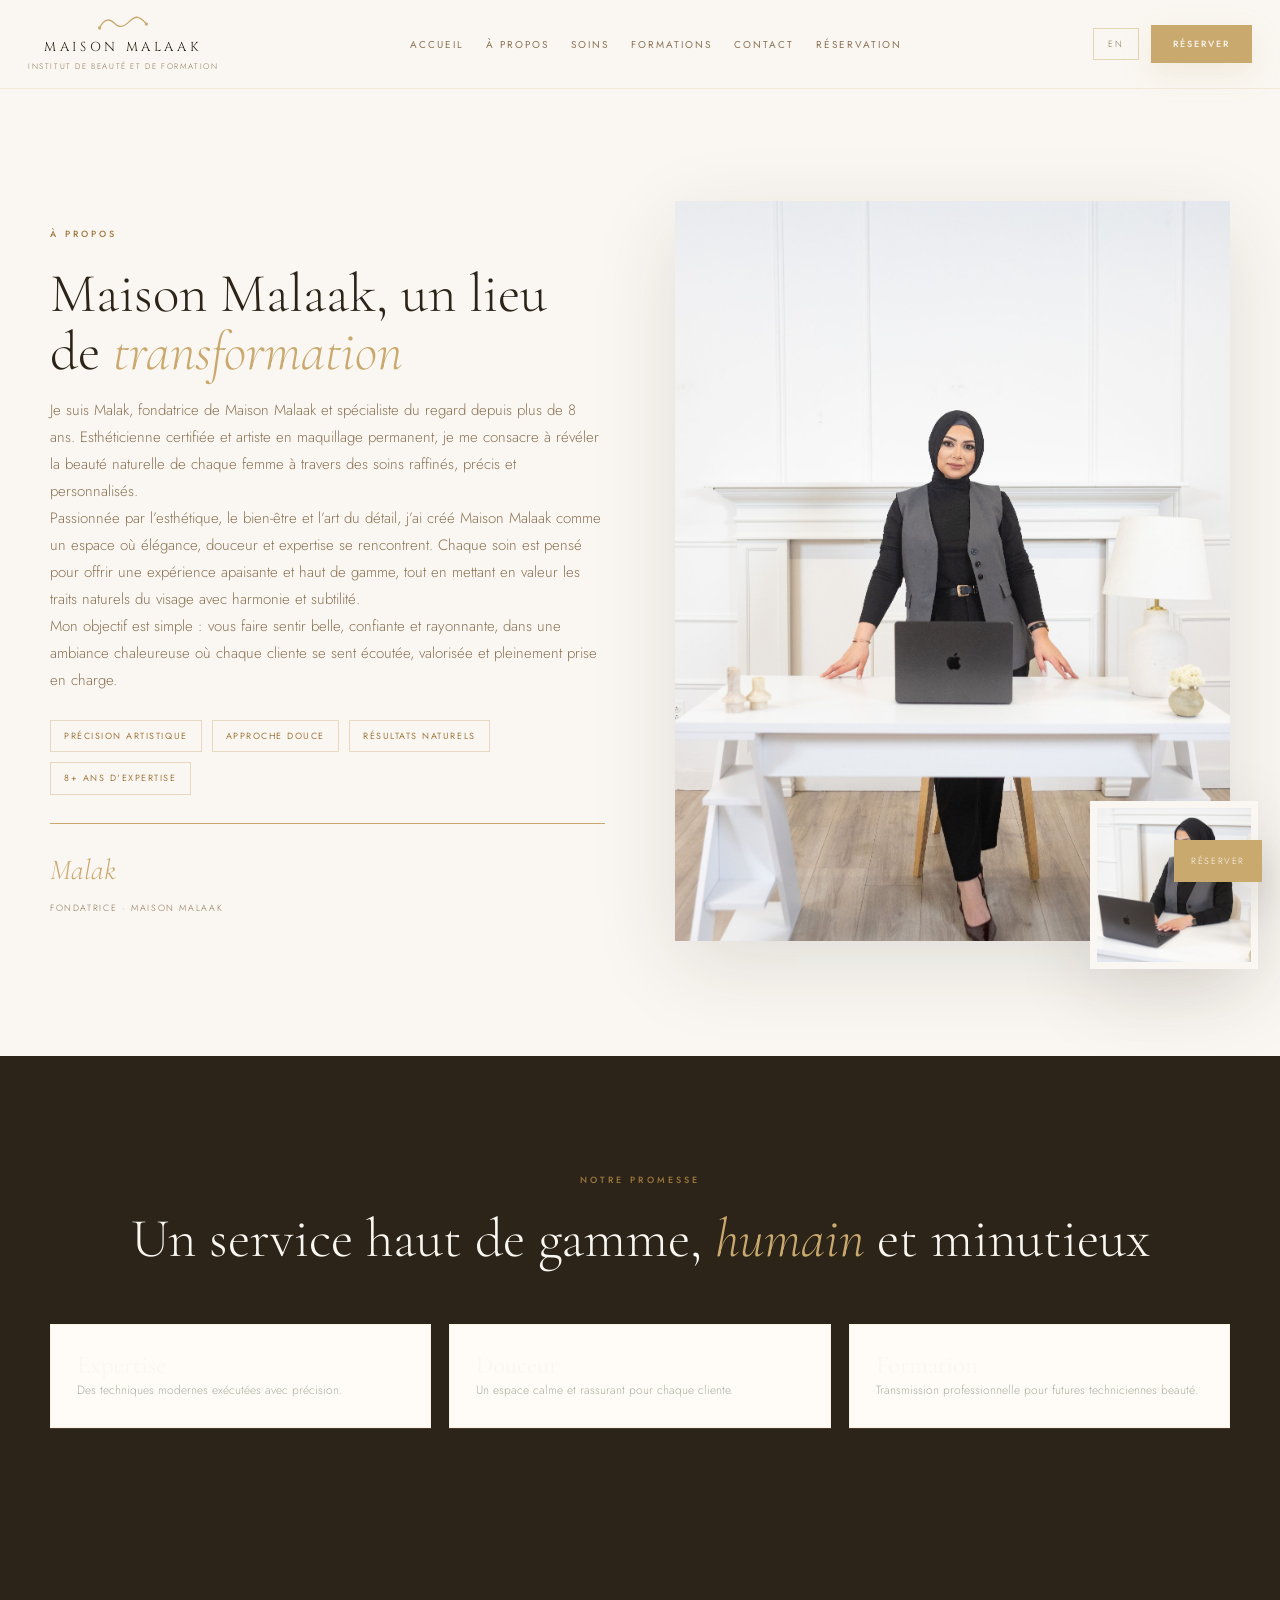
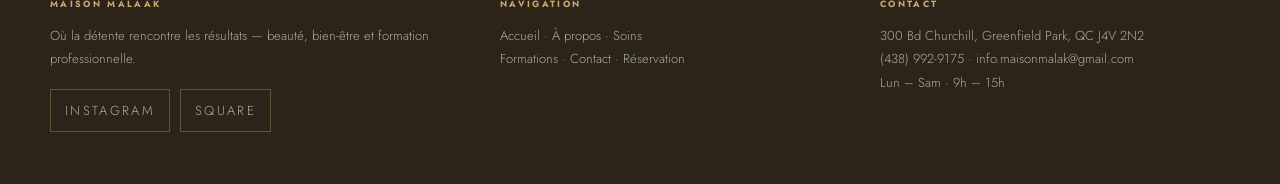
==== a-propos.html @ f016e540 "Update Maison Malaak address to Greenfield Park Co-Authored-By: Claude Code <noreply@anthropic.com>" ====
<!DOCTYPE html><html lang="fr"><head><meta charset="UTF-8"><meta name="viewport" content="width=device-width, initial-scale=1.0"><title>À propos — Maison Malaak</title><meta name="description" content="Découvrez Malak, fondatrice de Maison Malaak et spécialiste du regard depuis plus de 8 ans."><link rel="preconnect" href="https://fonts.googleapis.com"><link rel="preconnect" href="https://fonts.gstatic.com" crossorigin><link href="https://fonts.googleapis.com/css2?family=Cormorant+Garamond:ital,wght@0,300;0,400;0,500;1,300;1,400&family=Cinzel:wght@400;500;600&family=Jost:wght@300;400;500&display=swap" rel="stylesheet"><link rel="icon" href="assets/favicon.svg" type="image/svg+xml"><link rel="stylesheet" href="assets/style.css"></head><body><a class="skip-link" href="#main">Aller au contenu</a><header class="topbar"><nav class="nav"><a class="brand" href="index.html"><svg viewBox="0 0 80 28" fill="none" xmlns="http://www.w3.org/2000/svg"><path d="M4 20 C10 8, 18 4, 26 12 S40 20, 50 10 S66 2, 76 14" stroke="#C9A96E" stroke-width="2" fill="none" stroke-linecap="round"/><circle cx="4" cy="20" r="2.5" fill="#C9A96E"/><circle cx="76" cy="14" r="2.5" fill="#C9A96E"/></svg><span class="brand-name">Maison Malaak</span><span class="brand-sub">Institut de Beauté et de Formation</span></a><ul class="menu"><li><a href="index.html">Accueil</a></li><li><a href="a-propos.html">À propos</a></li><li><a href="soins.html">Soins</a></li><li><a href="formations.html">Formations</a></li><li><a href="contact.html">Contact</a></li><li><a href="reservation.html">Réservation</a></li></ul><div class="nav-actions"><a class="lang" href="maison-malaak-en.html">EN</a><a class="book" href="reservation.html">Réserver</a></div><button class="mobile-toggle" type="button" aria-label="Ouvrir le menu" aria-controls="mobileMenu" aria-expanded="false"><span></span></button></nav><div class="mobile-menu" id="mobileMenu" aria-hidden="true"><div class="mobile-menu-inner"><div class="mobile-menu-brand">Maison Malaak</div><a href="index.html">Accueil</a><a href="a-propos.html">À propos</a><a href="soins.html">Soins</a><a href="formations.html">Formations</a><a href="contact.html">Contact</a><a href="reservation.html">Réservation</a><a class="mobile-lang" href="maison-malaak-en.html">EN</a><a class="mobile-book" href="reservation.html">Réserver</a><div class="mobile-menu-note">300 Bd Churchill · Greenfield Park</div></div></div></header>
<main class="page" id="main"><section class="section"><div class="wrap grid2"><div><div class="eyebrow">À propos</div><h1 class="title">Maison Malaak, un lieu de <em>transformation</em></h1><p class="lead">Je suis Malak, fondatrice de Maison Malaak et spécialiste du regard depuis plus de 8 ans. Esthéticienne certifiée et artiste en maquillage permanent, je me consacre à révéler la beauté naturelle de chaque femme à travers des soins raffinés, précis et personnalisés.</p><p class="lead">Passionnée par l’esthétique, le bien-être et l’art du détail, j’ai créé Maison Malaak comme un espace où élégance, douceur et expertise se rencontrent. Chaque soin est pensé pour offrir une expérience apaisante et haut de gamme, tout en mettant en valeur les traits naturels du visage avec harmonie et subtilité.</p><p class="lead">Mon objectif est simple : vous faire sentir belle, confiante et rayonnante, dans une ambiance chaleureuse où chaque cliente se sent écoutée, valorisée et pleinement prise en charge.</p><div class="badges"><span class="badge">Précision artistique</span><span class="badge">Approche douce</span><span class="badge">Résultats naturels</span><span class="badge">8+ ans d'expertise</span></div><div class="signature">Malak <small>Fondatrice · Maison Malaak</small></div></div><div class="about-card"><img class="main" src="assets/founder-main.jpg" alt="Malak fondatrice"><img class="accent" src="assets/founder-accent.jpg" alt="Maison Malaak"></div></div></section><section class="section band"><div class="wrap"><div class="section-head"><div class="eyebrow">Notre promesse</div><h2 class="title">Un service haut de gamme, <em>humain</em> et minutieux</h2></div><div class="cards"><article class="card"><div class="card-body"><h3>Expertise</h3><p class="small">Des techniques modernes exécutées avec précision.</p></div></article><article class="card"><div class="card-body"><h3>Douceur</h3><p class="small">Un espace calme et rassurant pour chaque cliente.</p></div></article><article class="card"><div class="card-body"><h3>Formation</h3><p class="small">Transmission professionnelle pour futures techniciennes beauté.</p></div></article></div></div></section></main><footer class="footer"><div class="wrap"><div><h4>Maison Malaak</h4><p>Où la détente rencontre les résultats — beauté, bien-être et formation professionnelle.</p><div class="social-links"><a class="social-pill" href="https://www.instagram.com/maison_malaak" target="_blank" rel="noopener">Instagram</a><a class="social-pill" href="https://book.squareup.com/appointments/mwgl24xg014gi9/location/L419B4RV299FT/services" target="_blank" rel="noopener">Square</a></div></div><div><h4>Navigation</h4><p><a href="index.html">Accueil</a> · <a href="a-propos.html">À propos</a> · <a href="soins.html">Soins</a></p><p><a href="formations.html">Formations</a> · <a href="contact.html">Contact</a> · <a href="reservation.html">Réservation</a></p></div><div><h4>Contact</h4><p>300 Bd Churchill, Greenfield Park, QC J4V 2N2</p><p>(438) 992-9175 · info.maisonmalak@gmail.com</p><p>Lun – Sam · 9h – 15h</p></div></div></footer><a class="floating-book" href="reservation.html">Réserver</a><script src="assets/script.js"></script></body></html>
---- assets/style.css ----
:root{
  --cream:#FAF7F2; --warm:#F3ECE3; --ivory:#FFFCF7; --gold:#C9A96E; --gold2:#A07840;
  --char:#2C2418; --taupe:#8B7355; --rose:#D8A7A0; --sage:#A8AFA0;
  --shadow:0 24px 80px rgba(44,36,24,.12); --soft:0 14px 44px rgba(44,36,24,.08);
  --space:clamp(70px,9vw,120px); --serif:'Cormorant Garamond',serif; --body:'Jost',sans-serif; --logo:'Cinzel',serif;
}
*{box-sizing:border-box;margin:0;padding:0}
html{scroll-behavior:smooth}
body{font-family:var(--body);background:var(--cream);color:var(--char);font-weight:300;line-height:1.8;overflow-x:hidden}
body.menu-open{overflow:hidden}
a{color:inherit}
img{max-width:100%;display:block}
.skip-link{position:absolute;left:-999px;top:10px;background:var(--char);color:var(--cream);padding:10px 14px;z-index:999;text-decoration:none}
.skip-link:focus{left:10px}
.page{padding-top:86px}
.topbar{position:fixed;z-index:90;top:0;left:0;right:0;background:rgba(250,247,242,.94);backdrop-filter:blur(18px);border-bottom:1px solid rgba(201,169,110,.18)}
.nav{max-width:1280px;margin:auto;padding:14px 28px;display:flex;align-items:center;justify-content:space-between;gap:20px}
.brand{text-decoration:none;display:flex;flex-direction:column;align-items:center;text-align:center;min-width:154px}
.brand svg{width:52px;height:20px;margin-bottom:2px}
.brand-name{font-family:var(--logo);letter-spacing:.28em;font-size:13px;text-transform:uppercase;white-space:nowrap}
.brand-sub{color:var(--taupe);font-size:8px;letter-spacing:.2em;text-transform:uppercase;white-space:nowrap}
.menu{display:flex;align-items:center;gap:22px;list-style:none}
.menu a{font-size:10px;letter-spacing:.2em;text-transform:uppercase;text-decoration:none;color:var(--taupe);font-weight:400;position:relative}
.menu a:after{content:'';position:absolute;left:0;right:0;bottom:-7px;height:1px;background:var(--gold);transform:scaleX(0);transform-origin:left;transition:.28s}
.menu a:hover{color:var(--gold2)}
.menu a:hover:after{transform:scaleX(1)}
.nav-actions{display:flex;align-items:center;gap:12px}
.book,.lang{display:inline-flex;align-items:center;justify-content:center;text-decoration:none;text-transform:uppercase;font-size:9px;letter-spacing:.22em;white-space:nowrap}
.book{background:var(--gold);color:var(--cream)!important;padding:11px 22px;font-weight:500;box-shadow:0 10px 30px rgba(201,169,110,.18);transition:.28s}
.book:hover{background:var(--gold2);transform:translateY(-1px)}
.lang{border:1px solid rgba(201,169,110,.45);padding:7px 14px;color:var(--taupe)}
.mobile-toggle{display:none;align-items:center;justify-content:center;width:42px;height:42px;border:1px solid rgba(201,169,110,.38);background:var(--ivory);cursor:pointer;position:relative;z-index:110}
.mobile-toggle span,.mobile-toggle span:before,.mobile-toggle span:after{display:block;width:18px;height:1px;background:var(--char);transition:.28s}
.mobile-toggle span:before,.mobile-toggle span:after{content:'';position:absolute}
.mobile-toggle span:before{transform:translateY(-6px)}
.mobile-toggle span:after{transform:translateY(6px)}
body.menu-open .mobile-toggle span{background:transparent}
body.menu-open .mobile-toggle span:before{transform:rotate(45deg)}
body.menu-open .mobile-toggle span:after{transform:rotate(-45deg)}
.mobile-menu{position:fixed;inset:0;background:rgba(250,247,242,.98);z-index:100;display:flex;align-items:center;justify-content:center;text-align:center;padding:100px 28px 40px;opacity:0;pointer-events:none;transform:translateY(-12px);transition:.3s;backdrop-filter:blur(20px)}
body.menu-open .mobile-menu{opacity:1;pointer-events:auto;transform:translateY(0)}
.mobile-menu-inner{width:min(430px,100%);display:flex;flex-direction:column;align-items:center;gap:14px}
.mobile-menu-brand{font-family:var(--logo);text-transform:uppercase;letter-spacing:.28em;font-size:15px;margin-bottom:14px}
.mobile-menu a{text-decoration:none;text-transform:uppercase;letter-spacing:.22em;font-size:12px;color:var(--taupe);padding:8px 0}
.mobile-menu .mobile-book{margin-top:12px;background:var(--gold);color:var(--cream)!important;padding:14px 26px;min-width:230px;font-size:10px;box-shadow:0 12px 30px rgba(201,169,110,.22)}
.mobile-menu .mobile-lang{border:1px solid rgba(201,169,110,.35);padding:10px 18px;min-width:90px}
.mobile-menu-note{font-size:11px;color:var(--taupe);letter-spacing:.08em;margin-top:12px}
.hero{min-height:calc(100vh - 86px);display:grid;grid-template-columns:1fr 1fr;background:radial-gradient(circle at 20% 0%,rgba(216,167,160,.22),transparent 34%),var(--cream);position:relative;overflow:hidden}
.hero:before{content:'Maison Malaak';position:absolute;left:3vw;bottom:-16px;font-family:var(--logo);font-size:clamp(54px,10vw,140px);letter-spacing:.2em;color:rgba(201,169,110,.06);white-space:nowrap;pointer-events:none}
.hero-copy{display:flex;flex-direction:column;justify-content:center;padding:70px 7vw;position:relative;z-index:2}
.eyebrow{font-size:9px;letter-spacing:.34em;text-transform:uppercase;color:var(--gold2);font-weight:500;margin-bottom:22px}
.hero h1,.title{font-family:var(--serif);font-weight:300;line-height:1.06}
.hero h1{font-size:clamp(48px,6vw,86px);margin-bottom:26px}
.hero em,.title em{color:var(--gold);font-style:italic}
.lead{font-size:15px;color:var(--taupe);max-width:590px}
.hero-actions{display:flex;gap:18px;align-items:center;margin-top:36px;flex-wrap:wrap}
.btn{display:inline-flex;align-items:center;justify-content:center;text-decoration:none;padding:15px 32px;background:var(--char);color:var(--cream);font-size:10px;letter-spacing:.24em;text-transform:uppercase;border:0;cursor:pointer;transition:.28s}
.btn.gold{background:var(--gold)}
.btn.gold:hover{background:var(--gold2);transform:translateY(-1px)}
.text-link{font-size:10px;text-transform:uppercase;letter-spacing:.22em;color:var(--taupe);text-decoration:none;border-bottom:1px solid var(--gold);padding-bottom:3px}
.hero-img{position:relative;min-height:560px;overflow:hidden}
.hero-img img{width:100%;height:100%;object-fit:cover;object-position:center top;transform:scale(1.03)}
.hero-img:after{content:'';position:absolute;inset:0;background:linear-gradient(90deg,rgba(250,247,242,.4),transparent 42%),linear-gradient(0deg,rgba(44,36,24,.18),transparent 38%)}
.stats{display:grid;grid-template-columns:repeat(4,1fr);background:var(--char);color:var(--cream);border-top:2px solid var(--gold)}
.stat{text-align:center;padding:34px 16px;border-right:1px solid rgba(201,169,110,.24)}
.stat strong{font-family:var(--serif);font-size:38px;color:var(--gold);font-weight:300;display:block}
.stat span{font-size:9px;color:var(--sage);letter-spacing:.22em;text-transform:uppercase}
.section{padding:var(--space) 28px}
.wrap{max-width:1180px;margin:auto}
.section-head{text-align:center;margin-bottom:56px}
.section-head.left{text-align:left}
.title{font-size:clamp(36px,4.3vw,60px);margin-bottom:16px}
.grid2{display:grid;grid-template-columns:1fr 1fr;gap:70px;align-items:center}
.about-card{position:relative}
.about-card .main{aspect-ratio:3/4;object-fit:cover;width:100%;box-shadow:var(--shadow)}
.about-card .accent{position:absolute;right:-28px;bottom:-28px;width:168px;height:168px;object-fit:cover;border:7px solid var(--cream);box-shadow:var(--shadow)}
.badges{display:flex;flex-wrap:wrap;gap:10px;margin:26px 0}
.badge{border:1px solid rgba(201,169,110,.38);padding:7px 13px;font-size:9px;text-transform:uppercase;letter-spacing:.17em;color:var(--gold2);font-weight:400}
.signature{font-family:var(--serif);font-size:29px;color:var(--gold);font-style:italic;margin-top:28px;border-top:1px solid var(--gold);padding-top:20px}
.signature small{display:block;font-family:var(--body);font-size:9px;letter-spacing:.18em;text-transform:uppercase;color:var(--taupe);font-style:normal;margin-top:4px}
.cards{display:grid;grid-template-columns:repeat(3,1fr);gap:18px}
.card{background:var(--ivory);box-shadow:0 1px 0 rgba(201,169,110,.18);border:1px solid rgba(201,169,110,.13);overflow:hidden;transition:.3s}
.card:hover{transform:translateY(-5px);box-shadow:var(--soft)}
.card img{height:245px;width:100%;object-fit:cover;transition:.6s}
.card:hover img{transform:scale(1.05)}
.card-body{padding:26px}
.card h3{font-family:var(--serif);font-size:25px;font-weight:400;line-height:1.15}
.price{font-family:var(--serif);font-size:25px;color:var(--gold2);margin-top:14px}
.small{font-size:12px;color:var(--taupe)}
.benefits{margin-top:14px;list-style:none}
.benefits li{font-size:13px;color:var(--taupe);margin-bottom:7px}
.benefits li:before{content:'✦';color:var(--gold);margin-right:8px}
.band{background:var(--char);color:var(--cream)}
.band .lead,.band .small{color:var(--sage)}
.band .title{color:var(--cream)}
.service-list{display:grid;grid-template-columns:repeat(2,1fr);gap:14px}
.service-row{display:flex;justify-content:space-between;gap:15px;border-bottom:1px solid rgba(201,169,110,.22);padding:14px 0}
.service-row span:first-child{color:var(--taupe)}
.service-row strong{color:var(--gold2);font-family:var(--serif);font-size:21px;white-space:nowrap}
.training-card{background:var(--char);color:var(--cream);display:grid;grid-template-columns:1fr 1fr;box-shadow:var(--shadow)}
.training-card img{height:100%;min-height:430px;object-fit:cover;width:100%}
.training-copy{padding:58px}
.training-copy p{color:var(--sage)}
.contact-panel{background:var(--ivory);padding:48px;box-shadow:var(--shadow);border:1px solid rgba(201,169,110,.14)}
.info{margin:18px 0}
.info .label{font-size:9px;letter-spacing:.24em;text-transform:uppercase;color:var(--gold2);font-weight:500}
.info p{color:var(--taupe)}
.booking-embed{border:1px solid rgba(201,169,110,.25);min-height:480px;background:var(--warm);display:flex;align-items:center;justify-content:center;text-align:center;padding:30px}
.gallery{display:grid;grid-template-columns:repeat(4,1fr);gap:8px}
.gallery img{width:100%;height:230px;object-fit:cover;transition:.4s}
.gallery img:hover{transform:scale(.985);filter:saturate(1.08)}
.before-after{display:grid;grid-template-columns:repeat(2,1fr);gap:18px}
.ba-card{background:var(--ivory);border:1px solid rgba(201,169,110,.16);box-shadow:var(--soft);overflow:hidden}
.ba-card img{width:100%;height:340px;object-fit:cover}
.ba-card div{padding:22px}
.ba-card h3{font-family:var(--serif);font-size:28px;font-weight:400}
.review-grid{display:grid;grid-template-columns:repeat(3,1fr);gap:18px}
.review-card{background:var(--ivory);border:1px solid rgba(201,169,110,.16);box-shadow:0 1px 0 rgba(201,169,110,.14);padding:30px}
.stars{color:var(--gold2);letter-spacing:.14em;font-size:14px;margin-bottom:12px}
.review-card p{color:var(--taupe);font-size:14px;line-height:1.85}
.review-card strong{display:block;margin-top:16px;font-size:10px;letter-spacing:.22em;text-transform:uppercase;color:var(--gold2)}
.map-frame{width:100%;height:380px;border:0;filter:saturate(.82) contrast(.95);box-shadow:var(--shadow)}
.map-card{background:var(--ivory);border:1px solid rgba(201,169,110,.16);padding:14px;box-shadow:var(--shadow)}
.reservation-hero{padding:calc(var(--space) + 20px) 28px var(--space);background:linear-gradient(135deg,var(--cream),var(--warm));min-height:calc(100vh - 86px);display:flex;align-items:center}
.reservation-shell{max-width:1180px;margin:auto;display:grid;grid-template-columns:1.05fr .95fr;gap:54px;align-items:center}
.reservation-copy{background:rgba(255,252,247,.76);border:1px solid rgba(201,169,110,.18);padding:54px;box-shadow:var(--shadow)}
.reservation-steps{display:grid;grid-template-columns:repeat(3,1fr);gap:12px;margin:32px 0 8px}
.reservation-steps div{background:var(--ivory);border:1px solid rgba(201,169,110,.18);padding:18px 14px}
.reservation-steps strong{display:block;font-family:var(--serif);font-size:26px;color:var(--gold2);font-weight:300;line-height:1}
.reservation-steps span{display:block;font-size:11px;letter-spacing:.08em;text-transform:uppercase;color:var(--taupe);line-height:1.5;margin-top:8px}
.reservation-card{background:var(--char);color:var(--cream);padding:46px;box-shadow:var(--shadow);position:relative;overflow:hidden}
.reservation-card:before{content:'';position:absolute;right:-80px;top:-80px;width:240px;height:240px;background:radial-gradient(circle,rgba(201,169,110,.18),transparent 68%)}
.reservation-card h2{font-family:var(--serif);font-size:38px;font-weight:300;margin-bottom:18px;color:var(--cream)}
.reservation-card .benefits li{color:var(--sage)}
.reservation-mini{border-top:1px solid rgba(201,169,110,.22);padding-top:18px;margin-top:18px}
.reservation-mini span{display:block;font-size:9px;letter-spacing:.24em;text-transform:uppercase;color:var(--gold);margin-bottom:4px}
.reservation-mini strong{font-weight:300;color:var(--cream)}
.floating-book{position:fixed;right:18px;bottom:18px;z-index:80;background:var(--gold);color:var(--cream);text-decoration:none;text-transform:uppercase;letter-spacing:.18em;font-size:9px;padding:13px 17px;box-shadow:0 18px 42px rgba(44,36,24,.18)}
.footer{background:var(--char);color:var(--cream);padding:52px 28px}
.footer .wrap{display:grid;grid-template-columns:1.2fr 1fr 1fr;gap:30px;align-items:start}
.footer p,.footer a{color:var(--sage);font-size:13px;text-decoration:none}
.footer h4{font-size:9px;letter-spacing:.26em;text-transform:uppercase;color:var(--gold);margin-bottom:12px}
.social-links{display:flex;gap:10px;flex-wrap:wrap;margin-top:18px}
.social-pill{display:inline-flex;align-items:center;justify-content:center;border:1px solid rgba(201,169,110,.35);padding:9px 14px;text-decoration:none;color:var(--sage);font-size:10px;letter-spacing:.18em;text-transform:uppercase;transition:.25s}
.social-pill:hover{background:rgba(201,169,110,.12);color:var(--cream);border-color:var(--gold)}
.reveal{opacity:0;transform:translateY(24px);transition:opacity .75s ease,transform .75s ease}
.reveal.is-visible{opacity:1;transform:translateY(0)}
@media(max-width:960px){
  .mobile-toggle{display:flex}.menu{display:none}.nav{gap:12px;padding:12px 18px}.brand{min-width:auto;text-align:left;align-items:flex-start}.brand svg{width:42px}.brand-sub{display:none}.nav-actions{margin-left:auto}.page{padding-top:74px}
  .hero,.grid2,.training-card,.reservation-shell{grid-template-columns:1fr}.hero-img{min-height:420px;order:-1}.cards{grid-template-columns:1fr 1fr}.stats{grid-template-columns:repeat(2,1fr)}.service-list{grid-template-columns:1fr}.gallery{grid-template-columns:1fr 1fr}.about-card .accent{right:10px}.review-grid,.before-after{grid-template-columns:1fr}.footer .wrap{grid-template-columns:1fr}.map-frame{height:320px}.reservation-steps{grid-template-columns:1fr}.reservation-copy{padding:38px}
}
@media(max-width:640px){
  .nav{padding:12px 14px}.brand-name{font-size:10px;letter-spacing:.22em}.nav .book{display:none}.lang{display:none}.mobile-toggle{width:40px;height:40px}.page{padding-top:70px}.mobile-menu{padding-top:90px}.hero-copy{padding:44px 24px}.section{padding:65px 22px}.cards{grid-template-columns:1fr}.gallery img{height:170px}.contact-panel{padding:28px}.training-copy{padding:34px}.hero-actions{align-items:flex-start;flex-direction:column}.reservation-hero{padding:80px 18px 58px}.reservation-copy,.reservation-card{padding:28px}.reservation-card h2{font-size:31px}.floating-book{left:18px;right:18px;text-align:center}.ba-card img{height:280px}
}
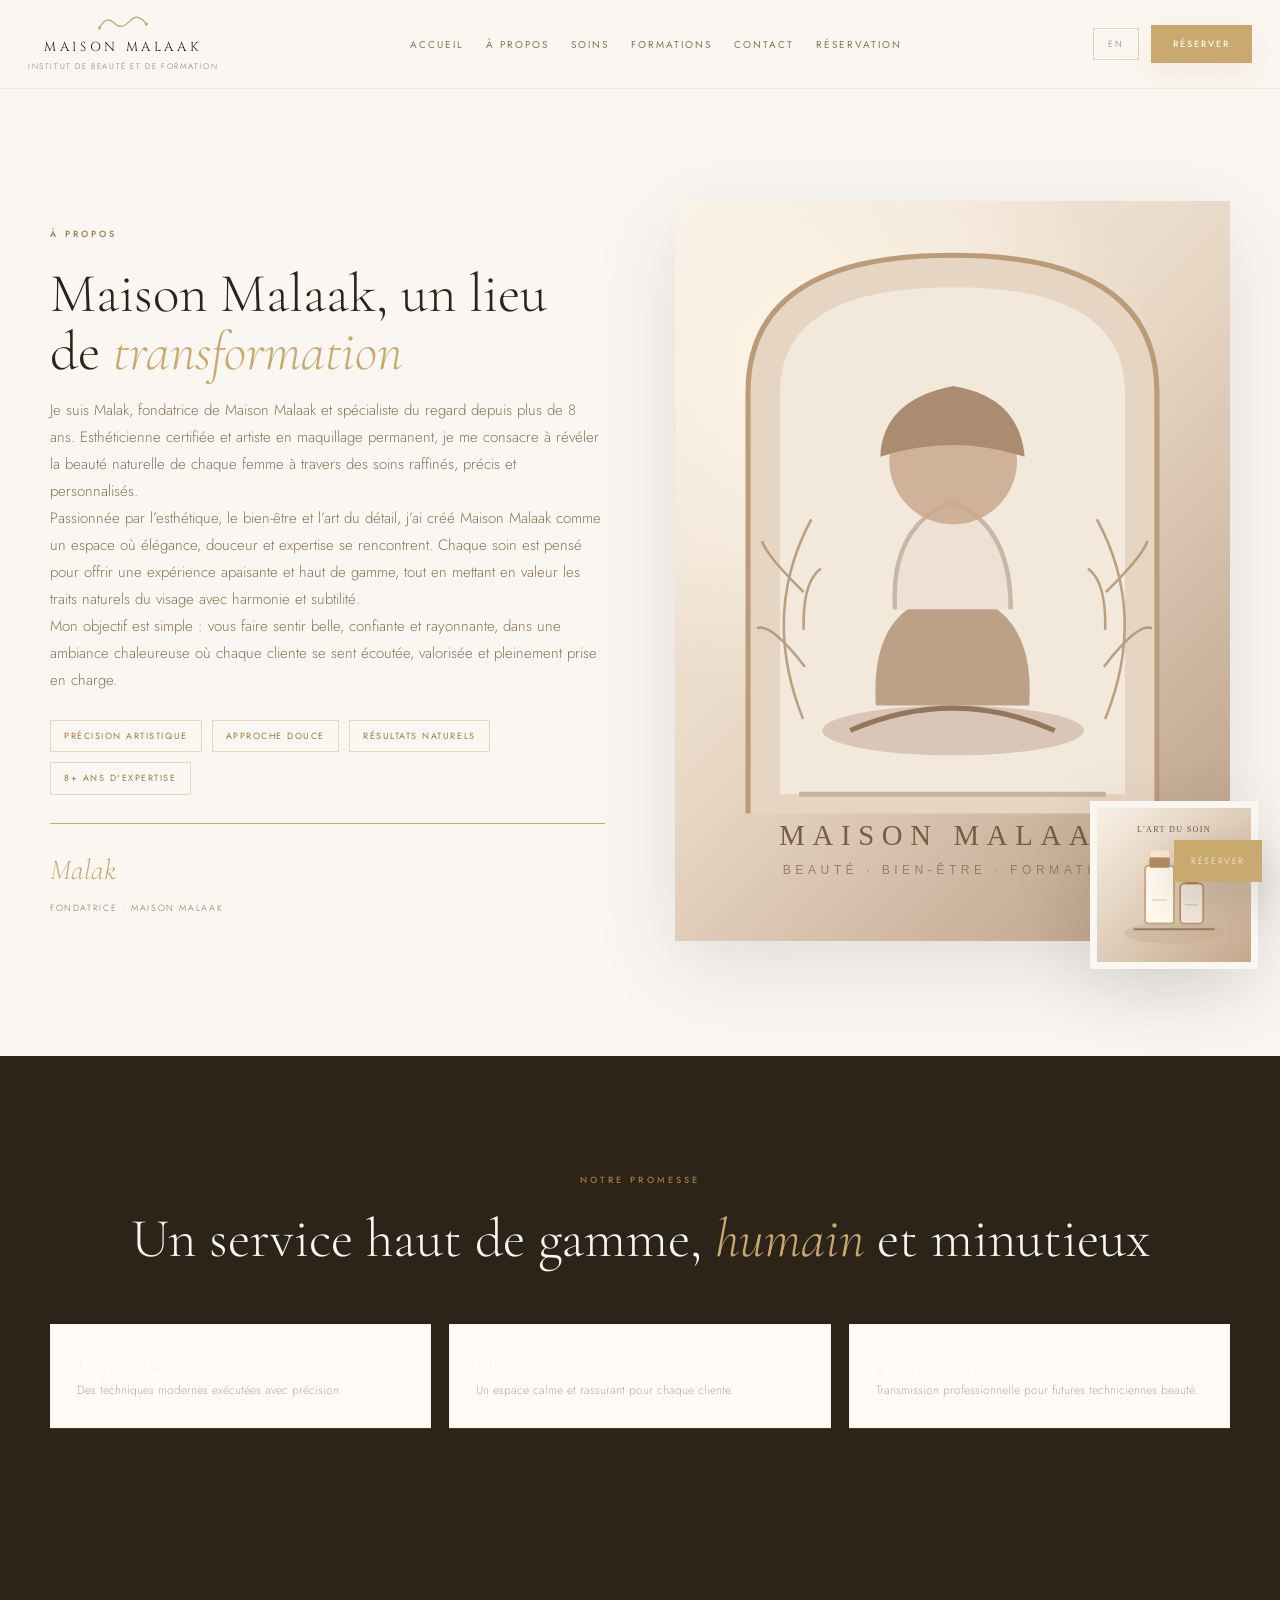
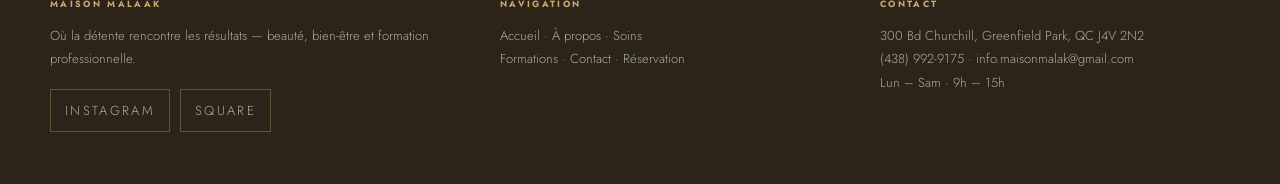
==== commit e32c26cd: "Apply luxury editorial refresh to a-propos.html" ====
--- a/a-propos.html
+++ b/a-propos.html
@@ -1,2 +1,30 @@
-<!DOCTYPE html><html lang="fr"><head><meta charset="UTF-8"><meta name="viewport" content="width=device-width, initial-scale=1.0"><title>À propos — Maison Malaak</title><meta name="description" content="Découvrez Malak, fondatrice de Maison Malaak et spécialiste du regard depuis plus de 8 ans."><link rel="preconnect" href="https://fonts.googleapis.com"><link rel="preconnect" href="https://fonts.gstatic.com" crossorigin><link href="https://fonts.googleapis.com/css2?family=Cormorant+Garamond:ital,wght@0,300;0,400;0,500;1,300;1,400&family=Cinzel:wght@400;500;600&family=Jost:wght@300;400;500&display=swap" rel="stylesheet"><link rel="icon" href="assets/favicon.svg" type="image/svg+xml"><link rel="stylesheet" href="assets/style.css"></head><body><a class="skip-link" href="#main">Aller au contenu</a><header class="topbar"><nav class="nav"><a class="brand" href="index.html"><svg viewBox="0 0 80 28" fill="none" xmlns="http://www.w3.org/2000/svg"><path d="M4 20 C10 8, 18 4, 26 12 S40 20, 50 10 S66 2, 76 14" stroke="#C9A96E" stroke-width="2" fill="none" stroke-linecap="round"/><circle cx="4" cy="20" r="2.5" fill="#C9A96E"/><circle cx="76" cy="14" r="2.5" fill="#C9A96E"/></svg><span class="brand-name">Maison Malaak</span><span class="brand-sub">Institut de Beauté et de Formation</span></a><ul class="menu"><li><a href="index.html">Accueil</a></li><li><a href="a-propos.html">À propos</a></li><li><a href="soins.html">Soins</a></li><li><a href="formations.html">Formations</a></li><li><a href="contact.html">Contact</a></li><li><a href="reservation.html">Réservation</a></li></ul><div class="nav-actions"><a class="lang" href="maison-malaak-en.html">EN</a><a class="book" href="reservation.html">Réserver</a></div><button class="mobile-toggle" type="button" aria-label="Ouvrir le menu" aria-controls="mobileMenu" aria-expanded="false"><span></span></button></nav><div class="mobile-menu" id="mobileMenu" aria-hidden="true"><div class="mobile-menu-inner"><div class="mobile-menu-brand">Maison Malaak</div><a href="index.html">Accueil</a><a href="a-propos.html">À propos</a><a href="soins.html">Soins</a><a href="formations.html">Formations</a><a href="contact.html">Contact</a><a href="reservation.html">Réservation</a><a class="mobile-lang" href="maison-malaak-en.html">EN</a><a class="mobile-book" href="reservation.html">Réserver</a><div class="mobile-menu-note">300 Bd Churchill · Greenfield Park</div></div></div></header>
-<main class="page" id="main"><section class="section"><div class="wrap grid2"><div><div class="eyebrow">À propos</div><h1 class="title">Maison Malaak, un lieu de <em>transformation</em></h1><p class="lead">Je suis Malak, fondatrice de Maison Malaak et spécialiste du regard depuis plus de 8 ans. Esthéticienne certifiée et artiste en maquillage permanent, je me consacre à révéler la beauté naturelle de chaque femme à travers des soins raffinés, précis et personnalisés.</p><p class="lead">Passionnée par l’esthétique, le bien-être et l’art du détail, j’ai créé Maison Malaak comme un espace où élégance, douceur et expertise se rencontrent. Chaque soin est pensé pour offrir une expérience apaisante et haut de gamme, tout en mettant en valeur les traits naturels du visage avec harmonie et subtilité.</p><p class="lead">Mon objectif est simple : vous faire sentir belle, confiante et rayonnante, dans une ambiance chaleureuse où chaque cliente se sent écoutée, valorisée et pleinement prise en charge.</p><div class="badges"><span class="badge">Précision artistique</span><span class="badge">Approche douce</span><span class="badge">Résultats naturels</span><span class="badge">8+ ans d'expertise</span></div><div class="signature">Malak <small>Fondatrice · Maison Malaak</small></div></div><div class="about-card"><img class="main" src="assets/founder-main.jpg" alt="Malak fondatrice"><img class="accent" src="assets/founder-accent.jpg" alt="Maison Malaak"></div></div></section><section class="section band"><div class="wrap"><div class="section-head"><div class="eyebrow">Notre promesse</div><h2 class="title">Un service haut de gamme, <em>humain</em> et minutieux</h2></div><div class="cards"><article class="card"><div class="card-body"><h3>Expertise</h3><p class="small">Des techniques modernes exécutées avec précision.</p></div></article><article class="card"><div class="card-body"><h3>Douceur</h3><p class="small">Un espace calme et rassurant pour chaque cliente.</p></div></article><article class="card"><div class="card-body"><h3>Formation</h3><p class="small">Transmission professionnelle pour futures techniciennes beauté.</p></div></article></div></div></section></main><footer class="footer"><div class="wrap"><div><h4>Maison Malaak</h4><p>Où la détente rencontre les résultats — beauté, bien-être et formation professionnelle.</p><div class="social-links"><a class="social-pill" href="https://www.instagram.com/maison_malaak" target="_blank" rel="noopener">Instagram</a><a class="social-pill" href="https://book.squareup.com/appointments/mwgl24xg014gi9/location/L419B4RV299FT/services" target="_blank" rel="noopener">Square</a></div></div><div><h4>Navigation</h4><p><a href="index.html">Accueil</a> · <a href="a-propos.html">À propos</a> · <a href="soins.html">Soins</a></p><p><a href="formations.html">Formations</a> · <a href="contact.html">Contact</a> · <a href="reservation.html">Réservation</a></p></div><div><h4>Contact</h4><p>300 Bd Churchill, Greenfield Park, QC J4V 2N2</p><p>(438) 992-9175 · info.maisonmalak@gmail.com</p><p>Lun – Sam · 9h – 15h</p></div></div></footer><a class="floating-book" href="reservation.html">Réserver</a><script src="assets/script.js"></script></body></html>
+<!DOCTYPE html><html lang="fr"><head><meta charset="UTF-8"><meta name="viewport" content="width=device-width, initial-scale=1.0"><title>Malak, esthéticienne à Greenfield Park | Maison Malaak</title><meta name="description" content="Rencontrez Malak, fondatrice de Maison Malaak à Greenfield Park, esthéticienne et artiste en maquillage permanent avec plus de 8 ans d’expérience."><link rel="preconnect" href="https://fonts.googleapis.com"><link rel="preconnect" href="https://fonts.gstatic.com" crossorigin><link href="https://fonts.googleapis.com/css2?family=Cormorant+Garamond:ital,wght@0,300;0,400;0,500;1,300;1,400&family=Cinzel:wght@400;500;600&family=Jost:wght@300;400;500&display=swap" rel="stylesheet"><link rel="icon" href="assets/favicon.svg" type="image/svg+xml"><link rel="stylesheet" href="assets/style.css">
+<link rel="canonical" href="https://maisonmalaak.com/a-propos.html">
+<meta property="og:type" content="website">
+<meta property="og:site_name" content="Maison Malaak">
+<meta property="og:title" content="Malak, esthéticienne à Greenfield Park | Maison Malaak">
+<meta property="og:description" content="Rencontrez Malak, fondatrice de Maison Malaak à Greenfield Park, esthéticienne et artiste en maquillage permanent avec plus de 8 ans d’expérience.">
+<meta property="og:url" content="https://maisonmalaak.com/a-propos.html">
+<meta property="og:locale" content="fr_CA">
+<meta property="og:image" content="https://maisonmalaak.com/assets/hero.jpg">
+<meta name="twitter:card" content="summary_large_image">
+<script type="application/ld+json">
+{
+  "@context": "https://schema.org",
+  "@graph": [
+    {
+      "@type": "AboutPage",
+      "@id": "https://maisonmalaak.com/a-propos.html#webpage",
+      "url": "https://maisonmalaak.com/a-propos.html",
+      "name": "Malak, esthéticienne à Greenfield Park | Maison Malaak",
+      "description": "Rencontrez Malak, fondatrice de Maison Malaak à Greenfield Park, esthéticienne et artiste en maquillage permanent avec plus de 8 ans d’expérience.",
+      "inLanguage": "fr-CA",
+      "about": {
+        "@id": "https://maisonmalaak.com/#business"
+      }
+    }
+  ]
+}
+</script>
+</head><body><a class="skip-link" href="#main">Aller au contenu</a><header class="topbar"><nav class="nav"><a class="brand" href="/"><svg viewBox="0 0 80 28" fill="none" xmlns="http://www.w3.org/2000/svg"><path d="M4 20 C10 8, 18 4, 26 12 S40 20, 50 10 S66 2, 76 14" stroke="#C9A96E" stroke-width="2" fill="none" stroke-linecap="round"/><circle cx="4" cy="20" r="2.5" fill="#C9A96E"/><circle cx="76" cy="14" r="2.5" fill="#C9A96E"/></svg><span class="brand-name">Maison Malaak</span><span class="brand-sub">Institut de Beauté et de Formation</span></a><ul class="menu"><li><a href="/">Accueil</a></li><li><a href="a-propos.html">À propos</a></li><li><a href="soins.html">Soins</a></li><li><a href="formations.html">Formations</a></li><li><a href="contact.html">Contact</a></li><li><a href="reservation.html">Réservation</a></li></ul><div class="nav-actions"><a class="lang" href="maison-malaak-en.html">EN</a><a class="book" href="reservation.html">Réserver</a></div><button class="mobile-toggle" type="button" aria-label="Ouvrir le menu" aria-controls="mobileMenu" aria-expanded="false"><span></span></button></nav><div class="mobile-menu" id="mobileMenu" aria-hidden="true"><div class="mobile-menu-inner"><div class="mobile-menu-brand">Maison Malaak</div><a href="/">Accueil</a><a href="a-propos.html">À propos</a><a href="soins.html">Soins</a><a href="formations.html">Formations</a><a href="contact.html">Contact</a><a href="reservation.html">Réservation</a><a class="mobile-lang" href="maison-malaak-en.html">EN</a><a class="mobile-book" href="reservation.html">Réserver</a><div class="mobile-menu-note">300 Bd Churchill · Greenfield Park</div></div></div></header>
+<main class="page" id="main"><section class="section"><div class="wrap grid2"><div><div class="eyebrow">À propos</div><h1 class="title">Maison Malaak, un lieu de <em>transformation</em></h1><p class="lead">Je suis Malak, fondatrice de Maison Malaak et spécialiste du regard depuis plus de 8 ans. Esthéticienne certifiée et artiste en maquillage permanent, je me consacre à révéler la beauté naturelle de chaque femme à travers des soins raffinés, précis et personnalisés.</p><p class="lead">Passionnée par l’esthétique, le bien-être et l’art du détail, j’ai créé Maison Malaak comme un espace où élégance, douceur et expertise se rencontrent. Chaque soin est pensé pour offrir une expérience apaisante et haut de gamme, tout en mettant en valeur les traits naturels du visage avec harmonie et subtilité.</p><p class="lead">Mon objectif est simple : vous faire sentir belle, confiante et rayonnante, dans une ambiance chaleureuse où chaque cliente se sent écoutée, valorisée et pleinement prise en charge.</p><div class="badges"><span class="badge">Précision artistique</span><span class="badge">Approche douce</span><span class="badge">Résultats naturels</span><span class="badge">8+ ans d'expertise</span></div><div class="signature">Malak <small>Fondatrice · Maison Malaak</small></div></div><div class="about-card"><img class="main" src="assets/luxury-studio.svg" alt="Illustration éditoriale de l’univers beauté Maison Malaak"><img class="accent" src="assets/luxury-details.svg" alt="Illustration de produits de beauté"></div></div></section><section class="section band"><div class="wrap"><div class="section-head"><div class="eyebrow">Notre promesse</div><h2 class="title">Un service haut de gamme, <em>humain</em> et minutieux</h2></div><div class="cards"><article class="card"><div class="card-body"><h3>Expertise</h3><p class="small">Des techniques modernes exécutées avec précision.</p></div></article><article class="card"><div class="card-body"><h3>Douceur</h3><p class="small">Un espace calme et rassurant pour chaque cliente.</p></div></article><article class="card"><div class="card-body"><h3>Formation</h3><p class="small">Transmission professionnelle pour futures techniciennes beauté.</p></div></article></div></div></section></main><footer class="footer"><div class="wrap"><div><h4>Maison Malaak</h4><p>Où la détente rencontre les résultats — beauté, bien-être et formation professionnelle.</p><div class="social-links"><a class="social-pill" href="https://www.instagram.com/maison_malaak" target="_blank" rel="noopener">Instagram</a><a class="social-pill" href="https://book.squareup.com/appointments/mwgl24xg014gi9/location/L419B4RV299FT/services" target="_blank" rel="noopener">Square</a></div></div><div><h4>Navigation</h4><p><a href="/">Accueil</a> · <a href="a-propos.html">À propos</a> · <a href="soins.html">Soins</a></p><p><a href="formations.html">Formations</a> · <a href="contact.html">Contact</a> · <a href="reservation.html">Réservation</a></p></div><div><h4>Contact</h4><p>300 Bd Churchill, Greenfield Park, QC J4V 2N2</p><p>(438) 992-9175 · info.maisonmalak@gmail.com</p><p>Lun – Sam · 9h – 15h</p></div></div></footer><a class="floating-book" href="reservation.html">Réserver</a><script src="assets/script.js"></script></body></html>
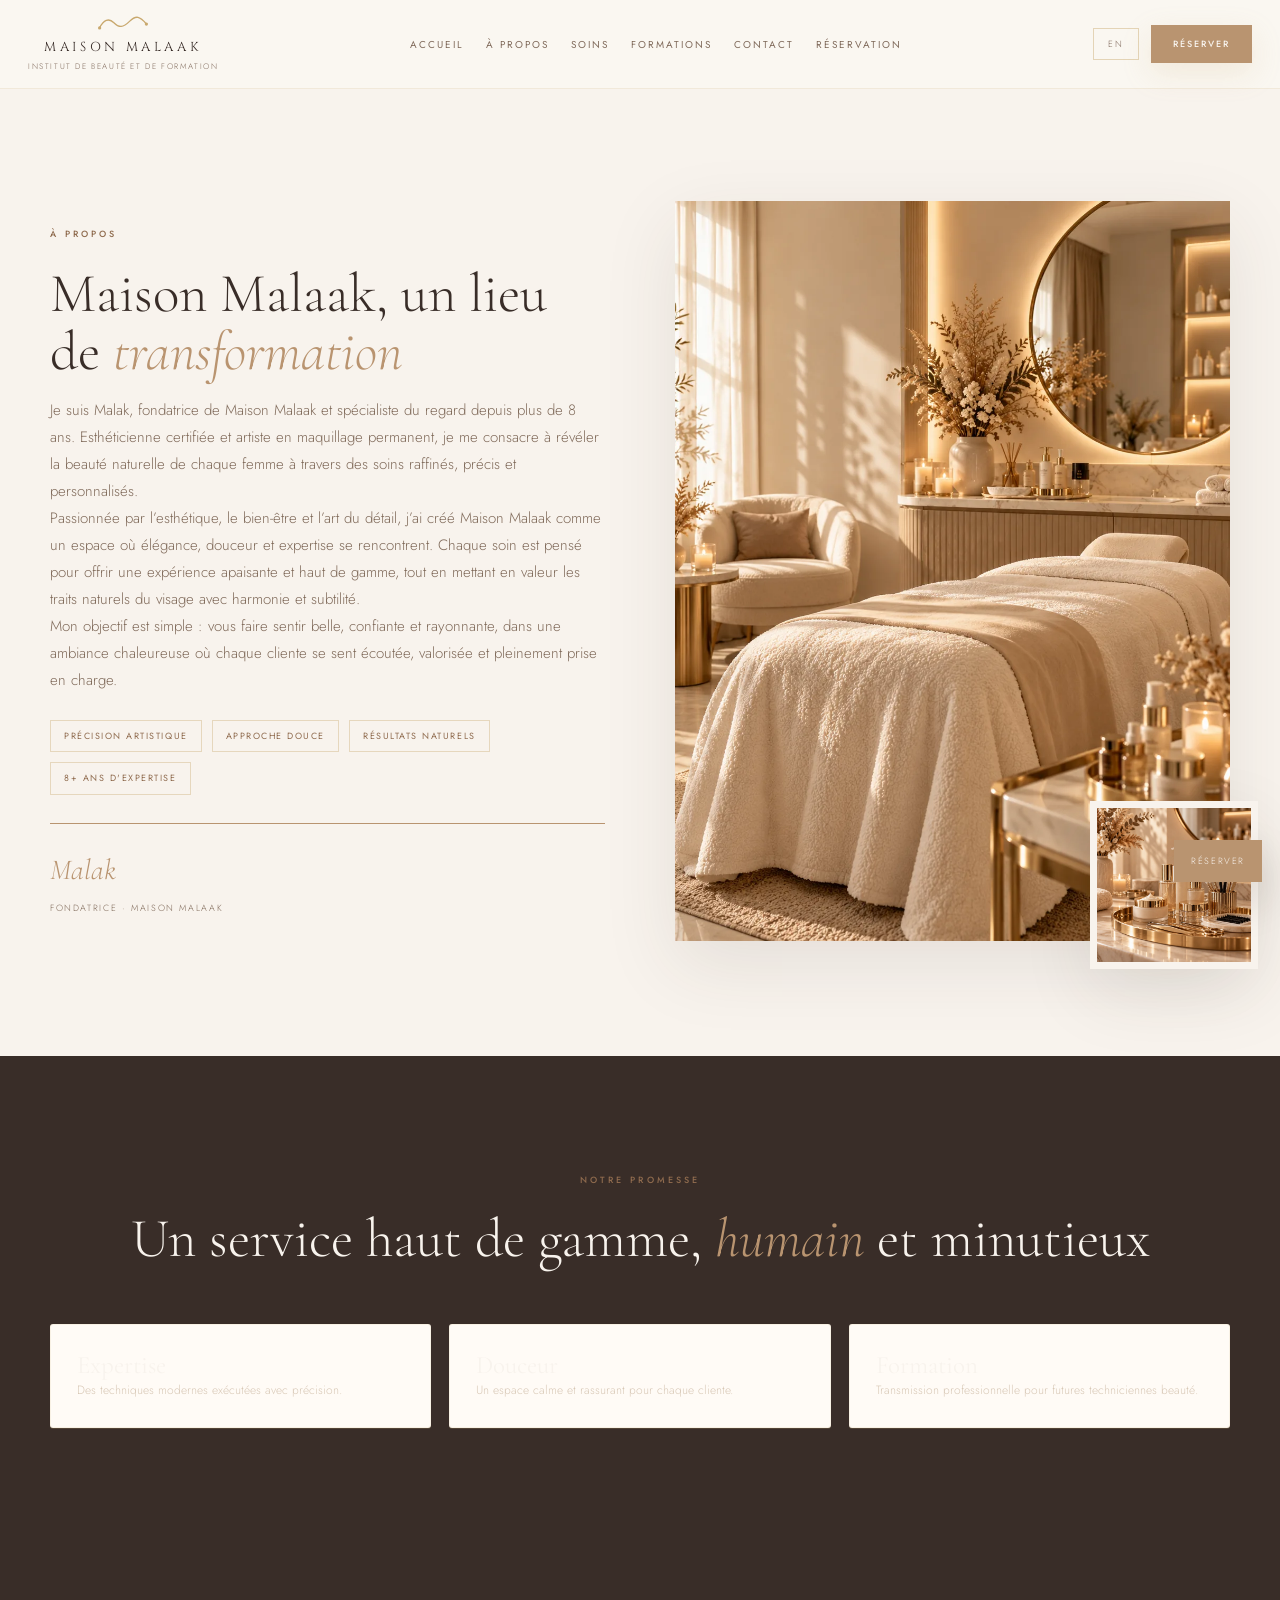
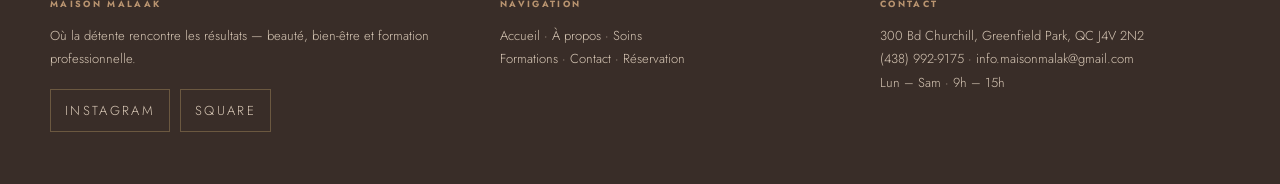
==== commit 1f5beeb6: "Connect approved luxury WebP photos to a-propos.html" ====
--- a/a-propos.html
+++ b/a-propos.html
@@ -27,4 +27,4 @@
 }
 </script>
 </head><body><a class="skip-link" href="#main">Aller au contenu</a><header class="topbar"><nav class="nav"><a class="brand" href="/"><svg viewBox="0 0 80 28" fill="none" xmlns="http://www.w3.org/2000/svg"><path d="M4 20 C10 8, 18 4, 26 12 S40 20, 50 10 S66 2, 76 14" stroke="#C9A96E" stroke-width="2" fill="none" stroke-linecap="round"/><circle cx="4" cy="20" r="2.5" fill="#C9A96E"/><circle cx="76" cy="14" r="2.5" fill="#C9A96E"/></svg><span class="brand-name">Maison Malaak</span><span class="brand-sub">Institut de Beauté et de Formation</span></a><ul class="menu"><li><a href="/">Accueil</a></li><li><a href="a-propos.html">À propos</a></li><li><a href="soins.html">Soins</a></li><li><a href="formations.html">Formations</a></li><li><a href="contact.html">Contact</a></li><li><a href="reservation.html">Réservation</a></li></ul><div class="nav-actions"><a class="lang" href="maison-malaak-en.html">EN</a><a class="book" href="reservation.html">Réserver</a></div><button class="mobile-toggle" type="button" aria-label="Ouvrir le menu" aria-controls="mobileMenu" aria-expanded="false"><span></span></button></nav><div class="mobile-menu" id="mobileMenu" aria-hidden="true"><div class="mobile-menu-inner"><div class="mobile-menu-brand">Maison Malaak</div><a href="/">Accueil</a><a href="a-propos.html">À propos</a><a href="soins.html">Soins</a><a href="formations.html">Formations</a><a href="contact.html">Contact</a><a href="reservation.html">Réservation</a><a class="mobile-lang" href="maison-malaak-en.html">EN</a><a class="mobile-book" href="reservation.html">Réserver</a><div class="mobile-menu-note">300 Bd Churchill · Greenfield Park</div></div></div></header>
-<main class="page" id="main"><section class="section"><div class="wrap grid2"><div><div class="eyebrow">À propos</div><h1 class="title">Maison Malaak, un lieu de <em>transformation</em></h1><p class="lead">Je suis Malak, fondatrice de Maison Malaak et spécialiste du regard depuis plus de 8 ans. Esthéticienne certifiée et artiste en maquillage permanent, je me consacre à révéler la beauté naturelle de chaque femme à travers des soins raffinés, précis et personnalisés.</p><p class="lead">Passionnée par l’esthétique, le bien-être et l’art du détail, j’ai créé Maison Malaak comme un espace où élégance, douceur et expertise se rencontrent. Chaque soin est pensé pour offrir une expérience apaisante et haut de gamme, tout en mettant en valeur les traits naturels du visage avec harmonie et subtilité.</p><p class="lead">Mon objectif est simple : vous faire sentir belle, confiante et rayonnante, dans une ambiance chaleureuse où chaque cliente se sent écoutée, valorisée et pleinement prise en charge.</p><div class="badges"><span class="badge">Précision artistique</span><span class="badge">Approche douce</span><span class="badge">Résultats naturels</span><span class="badge">8+ ans d'expertise</span></div><div class="signature">Malak <small>Fondatrice · Maison Malaak</small></div></div><div class="about-card"><img class="main" src="assets/luxury-studio.svg" alt="Illustration éditoriale de l’univers beauté Maison Malaak"><img class="accent" src="assets/luxury-details.svg" alt="Illustration de produits de beauté"></div></div></section><section class="section band"><div class="wrap"><div class="section-head"><div class="eyebrow">Notre promesse</div><h2 class="title">Un service haut de gamme, <em>humain</em> et minutieux</h2></div><div class="cards"><article class="card"><div class="card-body"><h3>Expertise</h3><p class="small">Des techniques modernes exécutées avec précision.</p></div></article><article class="card"><div class="card-body"><h3>Douceur</h3><p class="small">Un espace calme et rassurant pour chaque cliente.</p></div></article><article class="card"><div class="card-body"><h3>Formation</h3><p class="small">Transmission professionnelle pour futures techniciennes beauté.</p></div></article></div></div></section></main><footer class="footer"><div class="wrap"><div><h4>Maison Malaak</h4><p>Où la détente rencontre les résultats — beauté, bien-être et formation professionnelle.</p><div class="social-links"><a class="social-pill" href="https://www.instagram.com/maison_malaak" target="_blank" rel="noopener">Instagram</a><a class="social-pill" href="https://book.squareup.com/appointments/mwgl24xg014gi9/location/L419B4RV299FT/services" target="_blank" rel="noopener">Square</a></div></div><div><h4>Navigation</h4><p><a href="/">Accueil</a> · <a href="a-propos.html">À propos</a> · <a href="soins.html">Soins</a></p><p><a href="formations.html">Formations</a> · <a href="contact.html">Contact</a> · <a href="reservation.html">Réservation</a></p></div><div><h4>Contact</h4><p>300 Bd Churchill, Greenfield Park, QC J4V 2N2</p><p>(438) 992-9175 · info.maisonmalak@gmail.com</p><p>Lun – Sam · 9h – 15h</p></div></div></footer><a class="floating-book" href="reservation.html">Réserver</a><script src="assets/script.js"></script></body></html>
+<main class="page" id="main"><section class="section"><div class="wrap grid2"><div><div class="eyebrow">À propos</div><h1 class="title">Maison Malaak, un lieu de <em>transformation</em></h1><p class="lead">Je suis Malak, fondatrice de Maison Malaak et spécialiste du regard depuis plus de 8 ans. Esthéticienne certifiée et artiste en maquillage permanent, je me consacre à révéler la beauté naturelle de chaque femme à travers des soins raffinés, précis et personnalisés.</p><p class="lead">Passionnée par l’esthétique, le bien-être et l’art du détail, j’ai créé Maison Malaak comme un espace où élégance, douceur et expertise se rencontrent. Chaque soin est pensé pour offrir une expérience apaisante et haut de gamme, tout en mettant en valeur les traits naturels du visage avec harmonie et subtilité.</p><p class="lead">Mon objectif est simple : vous faire sentir belle, confiante et rayonnante, dans une ambiance chaleureuse où chaque cliente se sent écoutée, valorisée et pleinement prise en charge.</p><div class="badges"><span class="badge">Précision artistique</span><span class="badge">Approche douce</span><span class="badge">Résultats naturels</span><span class="badge">8+ ans d'expertise</span></div><div class="signature">Malak <small>Fondatrice · Maison Malaak</small></div></div><div class="about-card"><img class="main" src="luxury-studio.webp" alt="Illustration éditoriale de l’univers beauté Maison Malaak"><img class="accent" src="luxury-products.webp" alt="Illustration de produits de beauté"></div></div></section><section class="section band"><div class="wrap"><div class="section-head"><div class="eyebrow">Notre promesse</div><h2 class="title">Un service haut de gamme, <em>humain</em> et minutieux</h2></div><div class="cards"><article class="card"><div class="card-body"><h3>Expertise</h3><p class="small">Des techniques modernes exécutées avec précision.</p></div></article><article class="card"><div class="card-body"><h3>Douceur</h3><p class="small">Un espace calme et rassurant pour chaque cliente.</p></div></article><article class="card"><div class="card-body"><h3>Formation</h3><p class="small">Transmission professionnelle pour futures techniciennes beauté.</p></div></article></div></div></section></main><footer class="footer"><div class="wrap"><div><h4>Maison Malaak</h4><p>Où la détente rencontre les résultats — beauté, bien-être et formation professionnelle.</p><div class="social-links"><a class="social-pill" href="https://www.instagram.com/maison_malaak" target="_blank" rel="noopener">Instagram</a><a class="social-pill" href="https://book.squareup.com/appointments/mwgl24xg014gi9/location/L419B4RV299FT/services" target="_blank" rel="noopener">Square</a></div></div><div><h4>Navigation</h4><p><a href="/">Accueil</a> · <a href="a-propos.html">À propos</a> · <a href="soins.html">Soins</a></p><p><a href="formations.html">Formations</a> · <a href="contact.html">Contact</a> · <a href="reservation.html">Réservation</a></p></div><div><h4>Contact</h4><p>300 Bd Churchill, Greenfield Park, QC J4V 2N2</p><p>(438) 992-9175 · info.maisonmalak@gmail.com</p><p>Lun – Sam · 9h – 15h</p></div></div></footer><a class="floating-book" href="reservation.html">Réserver</a><script src="assets/script.js"></script></body></html>
--- a/assets/style.css
+++ b/assets/style.css
@@ -153,3 +153,10 @@
 @media(max-width:640px){
   .nav{padding:12px 14px}.brand-name{font-size:10px;letter-spacing:.22em}.nav .book{display:none}.lang{display:none}.mobile-toggle{width:40px;height:40px}.page{padding-top:70px}.mobile-menu{padding-top:90px}.hero-copy{padding:44px 24px}.section{padding:65px 22px}.cards{grid-template-columns:1fr}.gallery img{height:170px}.contact-panel{padding:28px}.training-copy{padding:34px}.hero-actions{align-items:flex-start;flex-direction:column}.reservation-hero{padding:80px 18px 58px}.reservation-copy,.reservation-card{padding:28px}.reservation-card h2{font-size:31px}.floating-book{left:18px;right:18px;text-align:center}.ba-card img{height:280px}
 }
+
+/* 2026 editorial beauty refresh: staging branch */
+:root{--cream:#f8f3ed;--warm:#eadccf;--ivory:#fffbf6;--gold:#b99470;--gold2:#8f6b4e;--char:#392d28;--taupe:#806b5b;--rose:#e4c9bd;--sage:#d8c8b6;--shadow:0 24px 70px rgba(57,45,40,.10)}
+.hero{background:radial-gradient(circle at 12% 15%,rgba(229,194,164,.35),transparent 45%),#f8f3ed}
+.hero h1{letter-spacing:-.024em}.hero-img img{object-position:center center;transform:none}.hero-img:after{background:linear-gradient(90deg,rgba(248,243,237,.2),transparent 36%)}
+.band{background:#392d28}.card,.ba-card,.review-card{border-radius:3px}.card img,.ba-card img,.gallery img{filter:saturate(.88)}.about-card .main{object-position:center}.section-head .lead{margin-inline:auto}
+@media(max-width:960px){.hero-img{max-height:530px}}
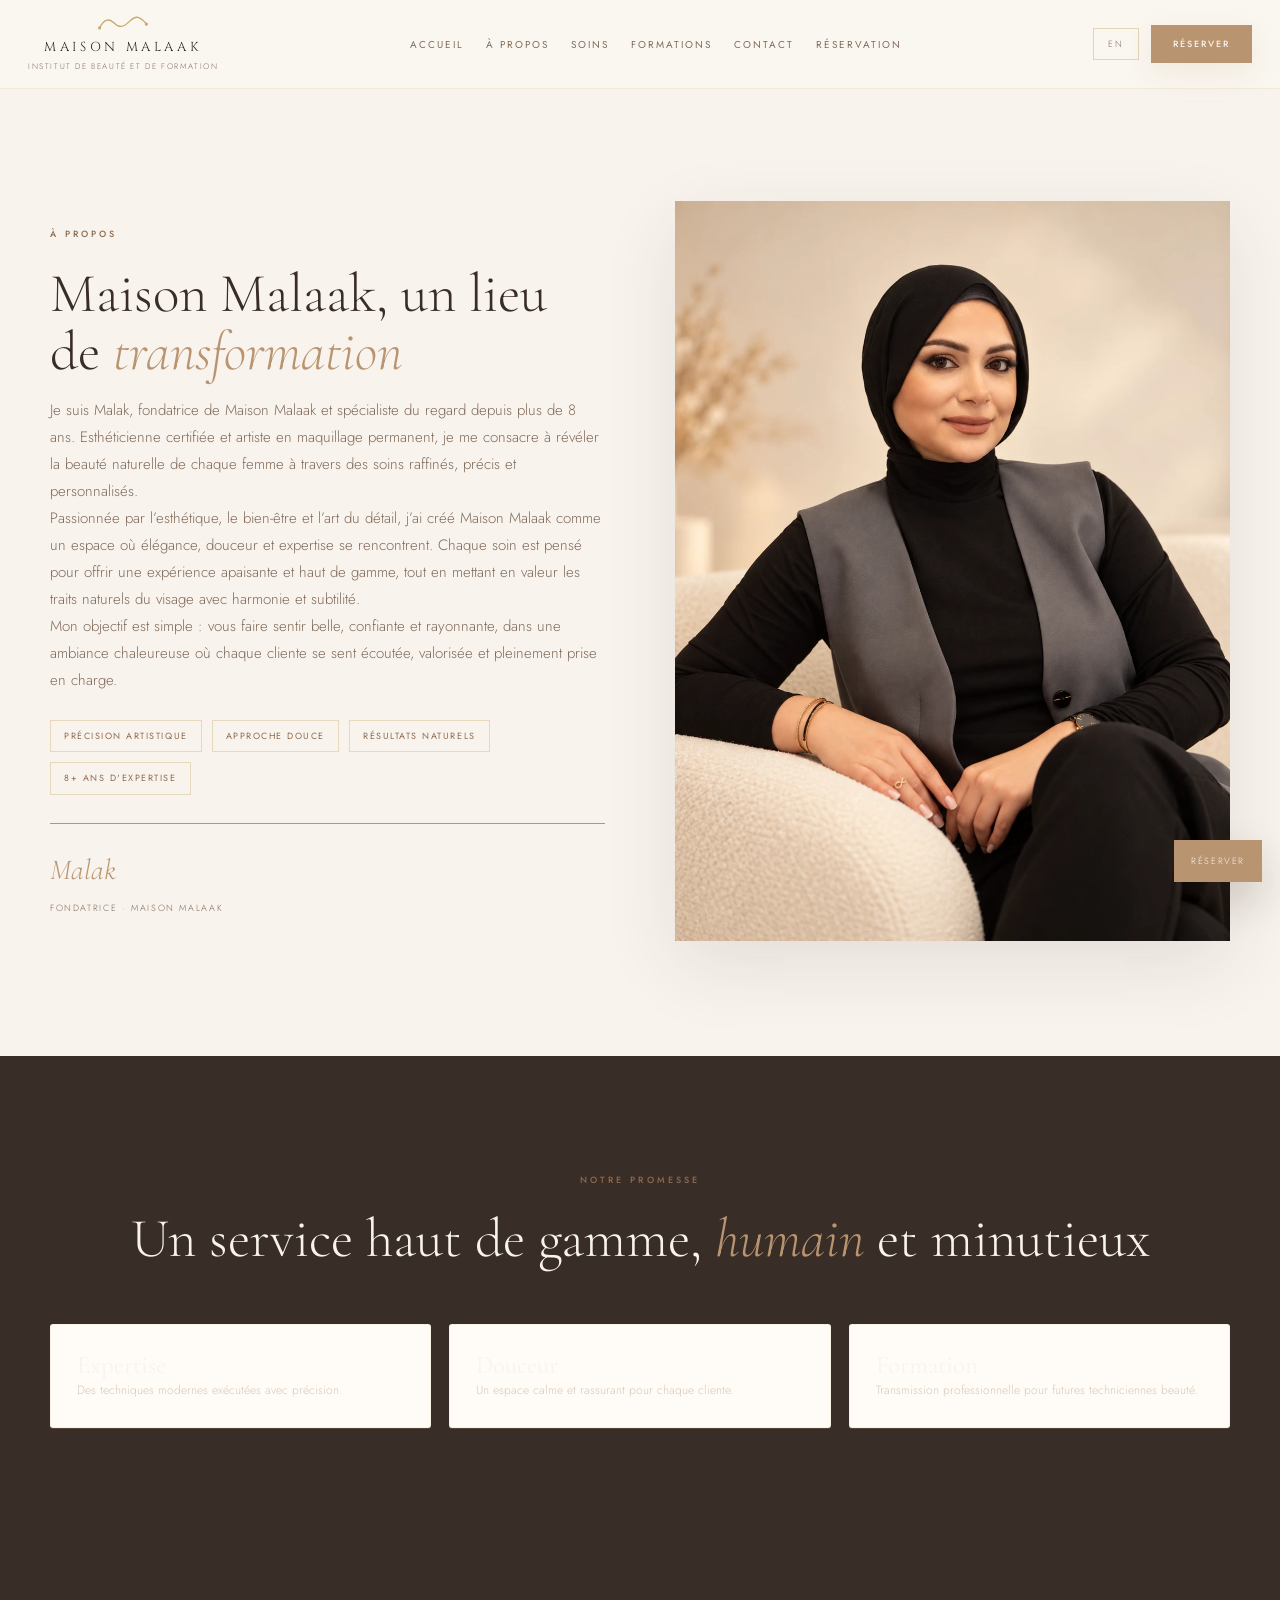
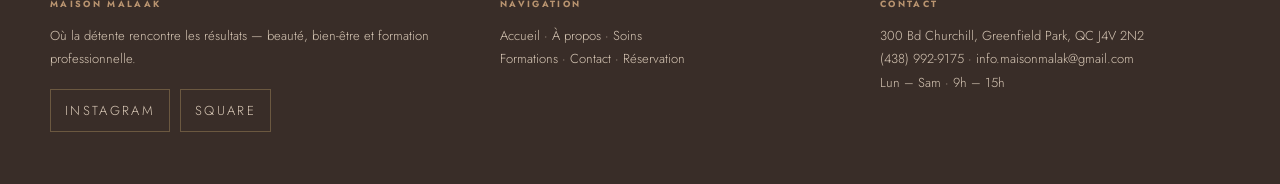
==== commit c64d4af6: "Use approved Malak founder portrait in About section" ====
--- a/a-propos.html
+++ b/a-propos.html
@@ -27,4 +27,4 @@
 }
 </script>
 </head><body><a class="skip-link" href="#main">Aller au contenu</a><header class="topbar"><nav class="nav"><a class="brand" href="/"><svg viewBox="0 0 80 28" fill="none" xmlns="http://www.w3.org/2000/svg"><path d="M4 20 C10 8, 18 4, 26 12 S40 20, 50 10 S66 2, 76 14" stroke="#C9A96E" stroke-width="2" fill="none" stroke-linecap="round"/><circle cx="4" cy="20" r="2.5" fill="#C9A96E"/><circle cx="76" cy="14" r="2.5" fill="#C9A96E"/></svg><span class="brand-name">Maison Malaak</span><span class="brand-sub">Institut de Beauté et de Formation</span></a><ul class="menu"><li><a href="/">Accueil</a></li><li><a href="a-propos.html">À propos</a></li><li><a href="soins.html">Soins</a></li><li><a href="formations.html">Formations</a></li><li><a href="contact.html">Contact</a></li><li><a href="reservation.html">Réservation</a></li></ul><div class="nav-actions"><a class="lang" href="maison-malaak-en.html">EN</a><a class="book" href="reservation.html">Réserver</a></div><button class="mobile-toggle" type="button" aria-label="Ouvrir le menu" aria-controls="mobileMenu" aria-expanded="false"><span></span></button></nav><div class="mobile-menu" id="mobileMenu" aria-hidden="true"><div class="mobile-menu-inner"><div class="mobile-menu-brand">Maison Malaak</div><a href="/">Accueil</a><a href="a-propos.html">À propos</a><a href="soins.html">Soins</a><a href="formations.html">Formations</a><a href="contact.html">Contact</a><a href="reservation.html">Réservation</a><a class="mobile-lang" href="maison-malaak-en.html">EN</a><a class="mobile-book" href="reservation.html">Réserver</a><div class="mobile-menu-note">300 Bd Churchill · Greenfield Park</div></div></div></header>
-<main class="page" id="main"><section class="section"><div class="wrap grid2"><div><div class="eyebrow">À propos</div><h1 class="title">Maison Malaak, un lieu de <em>transformation</em></h1><p class="lead">Je suis Malak, fondatrice de Maison Malaak et spécialiste du regard depuis plus de 8 ans. Esthéticienne certifiée et artiste en maquillage permanent, je me consacre à révéler la beauté naturelle de chaque femme à travers des soins raffinés, précis et personnalisés.</p><p class="lead">Passionnée par l’esthétique, le bien-être et l’art du détail, j’ai créé Maison Malaak comme un espace où élégance, douceur et expertise se rencontrent. Chaque soin est pensé pour offrir une expérience apaisante et haut de gamme, tout en mettant en valeur les traits naturels du visage avec harmonie et subtilité.</p><p class="lead">Mon objectif est simple : vous faire sentir belle, confiante et rayonnante, dans une ambiance chaleureuse où chaque cliente se sent écoutée, valorisée et pleinement prise en charge.</p><div class="badges"><span class="badge">Précision artistique</span><span class="badge">Approche douce</span><span class="badge">Résultats naturels</span><span class="badge">8+ ans d'expertise</span></div><div class="signature">Malak <small>Fondatrice · Maison Malaak</small></div></div><div class="about-card"><img class="main" src="luxury-studio.webp" alt="Illustration éditoriale de l’univers beauté Maison Malaak"><img class="accent" src="luxury-products.webp" alt="Illustration de produits de beauté"></div></div></section><section class="section band"><div class="wrap"><div class="section-head"><div class="eyebrow">Notre promesse</div><h2 class="title">Un service haut de gamme, <em>humain</em> et minutieux</h2></div><div class="cards"><article class="card"><div class="card-body"><h3>Expertise</h3><p class="small">Des techniques modernes exécutées avec précision.</p></div></article><article class="card"><div class="card-body"><h3>Douceur</h3><p class="small">Un espace calme et rassurant pour chaque cliente.</p></div></article><article class="card"><div class="card-body"><h3>Formation</h3><p class="small">Transmission professionnelle pour futures techniciennes beauté.</p></div></article></div></div></section></main><footer class="footer"><div class="wrap"><div><h4>Maison Malaak</h4><p>Où la détente rencontre les résultats — beauté, bien-être et formation professionnelle.</p><div class="social-links"><a class="social-pill" href="https://www.instagram.com/maison_malaak" target="_blank" rel="noopener">Instagram</a><a class="social-pill" href="https://book.squareup.com/appointments/mwgl24xg014gi9/location/L419B4RV299FT/services" target="_blank" rel="noopener">Square</a></div></div><div><h4>Navigation</h4><p><a href="/">Accueil</a> · <a href="a-propos.html">À propos</a> · <a href="soins.html">Soins</a></p><p><a href="formations.html">Formations</a> · <a href="contact.html">Contact</a> · <a href="reservation.html">Réservation</a></p></div><div><h4>Contact</h4><p>300 Bd Churchill, Greenfield Park, QC J4V 2N2</p><p>(438) 992-9175 · info.maisonmalak@gmail.com</p><p>Lun – Sam · 9h – 15h</p></div></div></footer><a class="floating-book" href="reservation.html">Réserver</a><script src="assets/script.js"></script></body></html>
+<main class="page" id="main"><section class="section"><div class="wrap grid2"><div><div class="eyebrow">À propos</div><h1 class="title">Maison Malaak, un lieu de <em>transformation</em></h1><p class="lead">Je suis Malak, fondatrice de Maison Malaak et spécialiste du regard depuis plus de 8 ans. Esthéticienne certifiée et artiste en maquillage permanent, je me consacre à révéler la beauté naturelle de chaque femme à travers des soins raffinés, précis et personnalisés.</p><p class="lead">Passionnée par l’esthétique, le bien-être et l’art du détail, j’ai créé Maison Malaak comme un espace où élégance, douceur et expertise se rencontrent. Chaque soin est pensé pour offrir une expérience apaisante et haut de gamme, tout en mettant en valeur les traits naturels du visage avec harmonie et subtilité.</p><p class="lead">Mon objectif est simple : vous faire sentir belle, confiante et rayonnante, dans une ambiance chaleureuse où chaque cliente se sent écoutée, valorisée et pleinement prise en charge.</p><div class="badges"><span class="badge">Précision artistique</span><span class="badge">Approche douce</span><span class="badge">Résultats naturels</span><span class="badge">8+ ans d'expertise</span></div><div class="signature">Malak <small>Fondatrice · Maison Malaak</small></div></div><div class="about-card"><img class="main" src="malak-portrait.webp" alt="Malak, fondatrice de Maison Malaak"></div></div></section><section class="section band"><div class="wrap"><div class="section-head"><div class="eyebrow">Notre promesse</div><h2 class="title">Un service haut de gamme, <em>humain</em> et minutieux</h2></div><div class="cards"><article class="card"><div class="card-body"><h3>Expertise</h3><p class="small">Des techniques modernes exécutées avec précision.</p></div></article><article class="card"><div class="card-body"><h3>Douceur</h3><p class="small">Un espace calme et rassurant pour chaque cliente.</p></div></article><article class="card"><div class="card-body"><h3>Formation</h3><p class="small">Transmission professionnelle pour futures techniciennes beauté.</p></div></article></div></div></section></main><footer class="footer"><div class="wrap"><div><h4>Maison Malaak</h4><p>Où la détente rencontre les résultats — beauté, bien-être et formation professionnelle.</p><div class="social-links"><a class="social-pill" href="https://www.instagram.com/maison_malaak" target="_blank" rel="noopener">Instagram</a><a class="social-pill" href="https://book.squareup.com/appointments/mwgl24xg014gi9/location/L419B4RV299FT/services" target="_blank" rel="noopener">Square</a></div></div><div><h4>Navigation</h4><p><a href="/">Accueil</a> · <a href="a-propos.html">À propos</a> · <a href="soins.html">Soins</a></p><p><a href="formations.html">Formations</a> · <a href="contact.html">Contact</a> · <a href="reservation.html">Réservation</a></p></div><div><h4>Contact</h4><p>300 Bd Churchill, Greenfield Park, QC J4V 2N2</p><p>(438) 992-9175 · info.maisonmalak@gmail.com</p><p>Lun – Sam · 9h – 15h</p></div></div></footer><a class="floating-book" href="reservation.html">Réserver</a><script src="assets/script.js"></script></body></html>
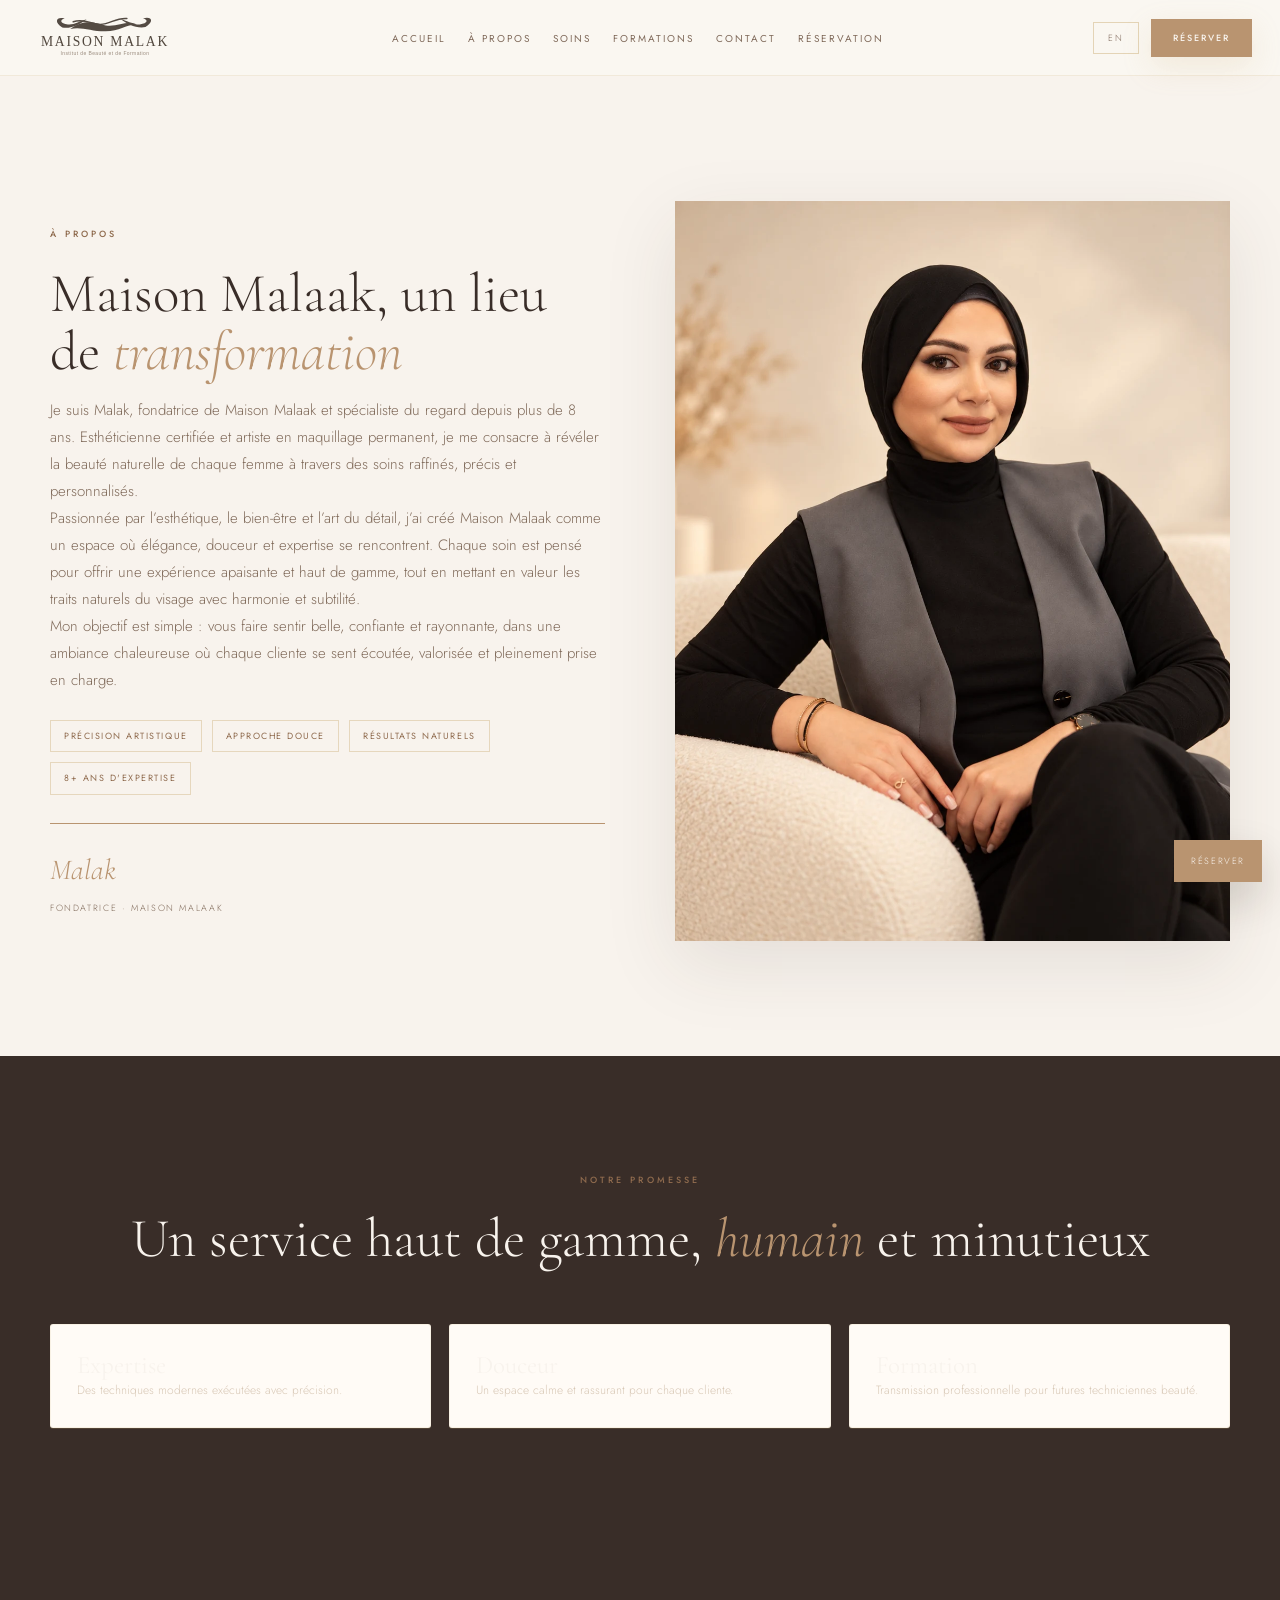
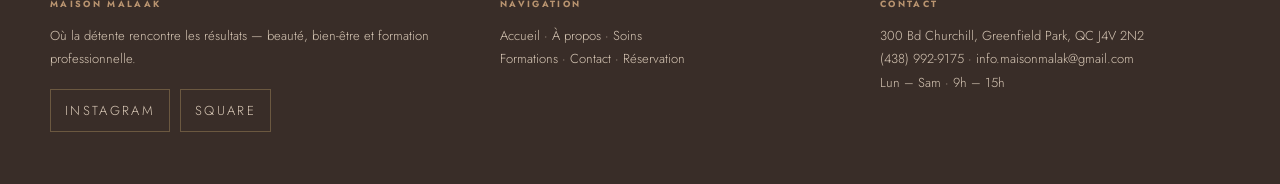
==== commit f4d76f99: "Replace website header brand with new Maison Malak logo" ====
--- a/a-propos.html
+++ b/a-propos.html
@@ -26,5 +26,5 @@
   ]
 }
 </script>
-</head><body><a class="skip-link" href="#main">Aller au contenu</a><header class="topbar"><nav class="nav"><a class="brand" href="/"><svg viewBox="0 0 80 28" fill="none" xmlns="http://www.w3.org/2000/svg"><path d="M4 20 C10 8, 18 4, 26 12 S40 20, 50 10 S66 2, 76 14" stroke="#C9A96E" stroke-width="2" fill="none" stroke-linecap="round"/><circle cx="4" cy="20" r="2.5" fill="#C9A96E"/><circle cx="76" cy="14" r="2.5" fill="#C9A96E"/></svg><span class="brand-name">Maison Malaak</span><span class="brand-sub">Institut de Beauté et de Formation</span></a><ul class="menu"><li><a href="/">Accueil</a></li><li><a href="a-propos.html">À propos</a></li><li><a href="soins.html">Soins</a></li><li><a href="formations.html">Formations</a></li><li><a href="contact.html">Contact</a></li><li><a href="reservation.html">Réservation</a></li></ul><div class="nav-actions"><a class="lang" href="maison-malaak-en.html">EN</a><a class="book" href="reservation.html">Réserver</a></div><button class="mobile-toggle" type="button" aria-label="Ouvrir le menu" aria-controls="mobileMenu" aria-expanded="false"><span></span></button></nav><div class="mobile-menu" id="mobileMenu" aria-hidden="true"><div class="mobile-menu-inner"><div class="mobile-menu-brand">Maison Malaak</div><a href="/">Accueil</a><a href="a-propos.html">À propos</a><a href="soins.html">Soins</a><a href="formations.html">Formations</a><a href="contact.html">Contact</a><a href="reservation.html">Réservation</a><a class="mobile-lang" href="maison-malaak-en.html">EN</a><a class="mobile-book" href="reservation.html">Réserver</a><div class="mobile-menu-note">300 Bd Churchill · Greenfield Park</div></div></div></header>
+</head><body><a class="skip-link" href="#main">Aller au contenu</a><header class="topbar"><nav class="nav"><a class="brand" href="/"><img class="brand-logo" src="assets/maison-malak-logo.svg" alt="Maison Malak — Institut de Beauté et de Formation"></a><ul class="menu"><li><a href="/">Accueil</a></li><li><a href="a-propos.html">À propos</a></li><li><a href="soins.html">Soins</a></li><li><a href="formations.html">Formations</a></li><li><a href="contact.html">Contact</a></li><li><a href="reservation.html">Réservation</a></li></ul><div class="nav-actions"><a class="lang" href="maison-malaak-en.html">EN</a><a class="book" href="reservation.html">Réserver</a></div><button class="mobile-toggle" type="button" aria-label="Ouvrir le menu" aria-controls="mobileMenu" aria-expanded="false"><span></span></button></nav><div class="mobile-menu" id="mobileMenu" aria-hidden="true"><div class="mobile-menu-inner"><div class="mobile-menu-brand">Maison Malaak</div><a href="/">Accueil</a><a href="a-propos.html">À propos</a><a href="soins.html">Soins</a><a href="formations.html">Formations</a><a href="contact.html">Contact</a><a href="reservation.html">Réservation</a><a class="mobile-lang" href="maison-malaak-en.html">EN</a><a class="mobile-book" href="reservation.html">Réserver</a><div class="mobile-menu-note">300 Bd Churchill · Greenfield Park</div></div></div></header>
 <main class="page" id="main"><section class="section"><div class="wrap grid2"><div><div class="eyebrow">À propos</div><h1 class="title">Maison Malaak, un lieu de <em>transformation</em></h1><p class="lead">Je suis Malak, fondatrice de Maison Malaak et spécialiste du regard depuis plus de 8 ans. Esthéticienne certifiée et artiste en maquillage permanent, je me consacre à révéler la beauté naturelle de chaque femme à travers des soins raffinés, précis et personnalisés.</p><p class="lead">Passionnée par l’esthétique, le bien-être et l’art du détail, j’ai créé Maison Malaak comme un espace où élégance, douceur et expertise se rencontrent. Chaque soin est pensé pour offrir une expérience apaisante et haut de gamme, tout en mettant en valeur les traits naturels du visage avec harmonie et subtilité.</p><p class="lead">Mon objectif est simple : vous faire sentir belle, confiante et rayonnante, dans une ambiance chaleureuse où chaque cliente se sent écoutée, valorisée et pleinement prise en charge.</p><div class="badges"><span class="badge">Précision artistique</span><span class="badge">Approche douce</span><span class="badge">Résultats naturels</span><span class="badge">8+ ans d'expertise</span></div><div class="signature">Malak <small>Fondatrice · Maison Malaak</small></div></div><div class="about-card"><img class="main" src="malak-portrait.webp" alt="Malak, fondatrice de Maison Malaak"></div></div></section><section class="section band"><div class="wrap"><div class="section-head"><div class="eyebrow">Notre promesse</div><h2 class="title">Un service haut de gamme, <em>humain</em> et minutieux</h2></div><div class="cards"><article class="card"><div class="card-body"><h3>Expertise</h3><p class="small">Des techniques modernes exécutées avec précision.</p></div></article><article class="card"><div class="card-body"><h3>Douceur</h3><p class="small">Un espace calme et rassurant pour chaque cliente.</p></div></article><article class="card"><div class="card-body"><h3>Formation</h3><p class="small">Transmission professionnelle pour futures techniciennes beauté.</p></div></article></div></div></section></main><footer class="footer"><div class="wrap"><div><h4>Maison Malaak</h4><p>Où la détente rencontre les résultats — beauté, bien-être et formation professionnelle.</p><div class="social-links"><a class="social-pill" href="https://www.instagram.com/maison_malaak" target="_blank" rel="noopener">Instagram</a><a class="social-pill" href="https://book.squareup.com/appointments/mwgl24xg014gi9/location/L419B4RV299FT/services" target="_blank" rel="noopener">Square</a></div></div><div><h4>Navigation</h4><p><a href="/">Accueil</a> · <a href="a-propos.html">À propos</a> · <a href="soins.html">Soins</a></p><p><a href="formations.html">Formations</a> · <a href="contact.html">Contact</a> · <a href="reservation.html">Réservation</a></p></div><div><h4>Contact</h4><p>300 Bd Churchill, Greenfield Park, QC J4V 2N2</p><p>(438) 992-9175 · info.maisonmalak@gmail.com</p><p>Lun – Sam · 9h – 15h</p></div></div></footer><a class="floating-book" href="reservation.html">Réserver</a><script src="assets/script.js"></script></body></html>
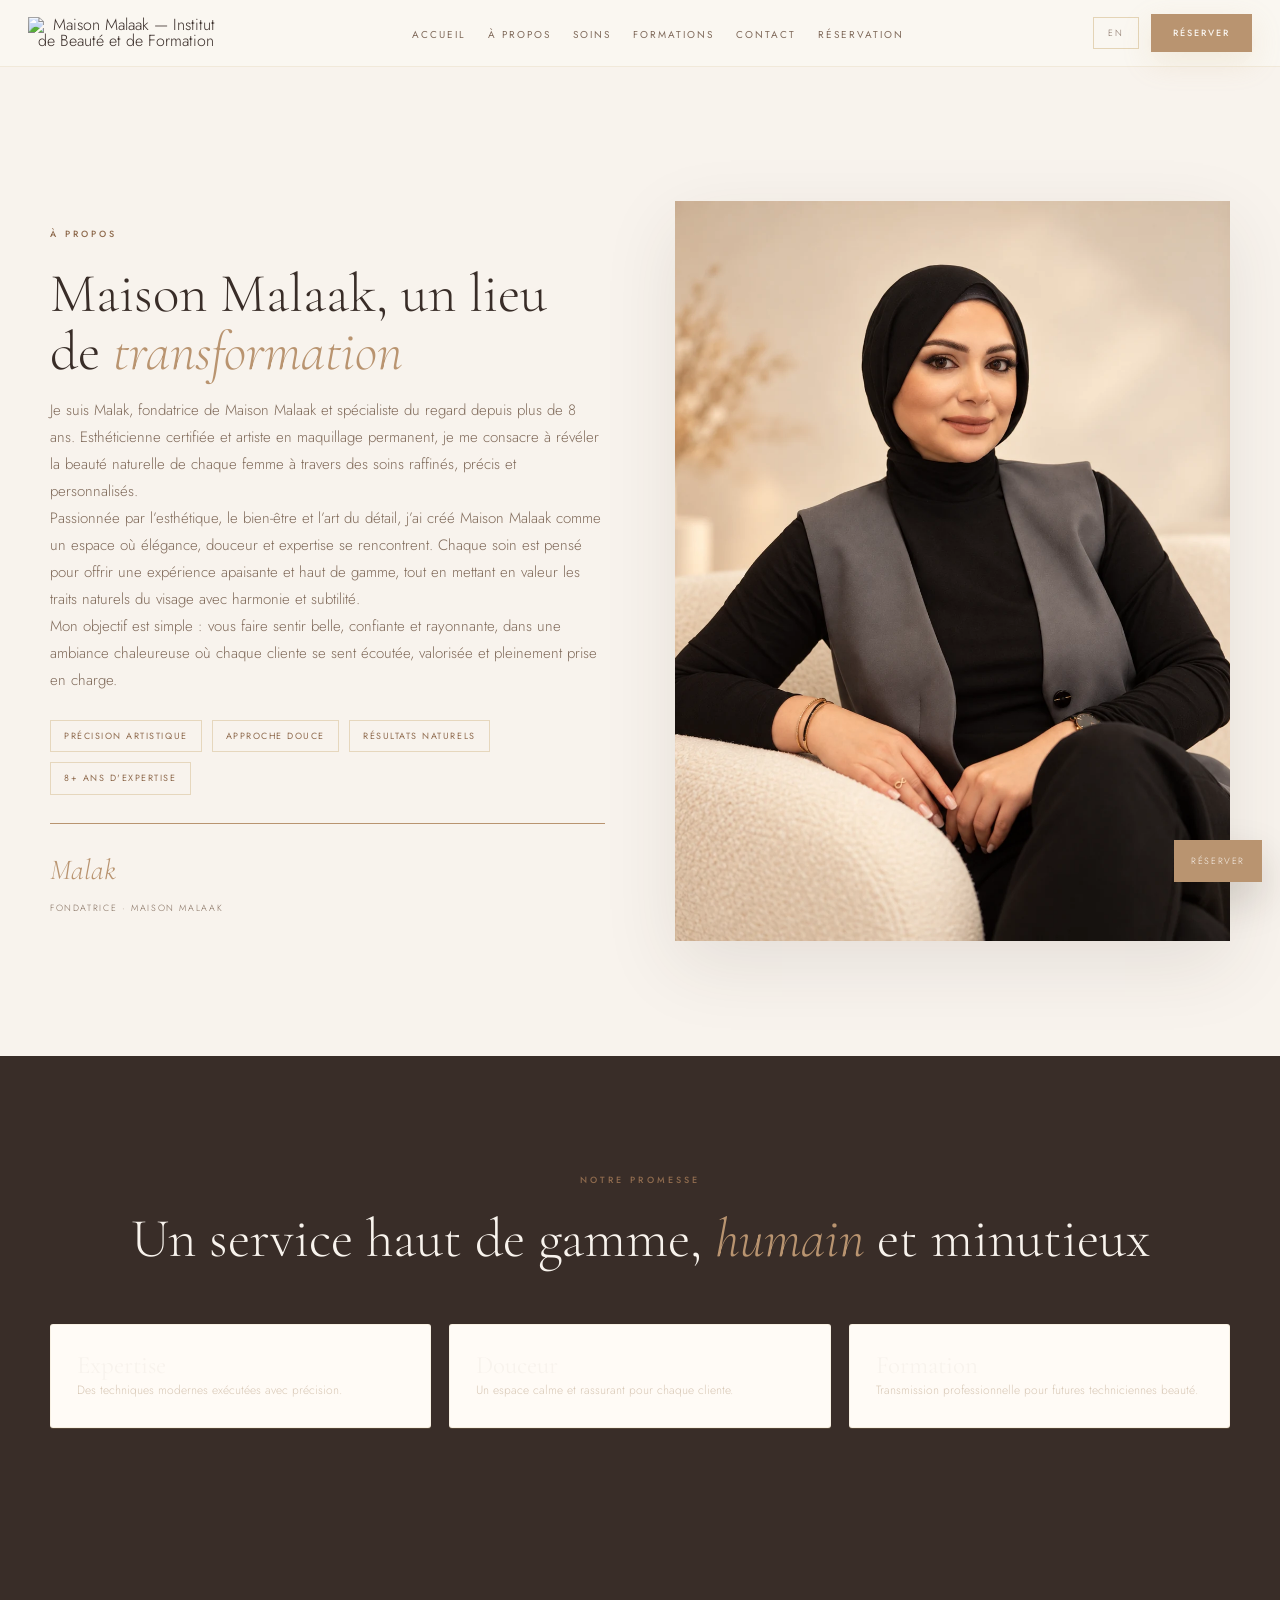
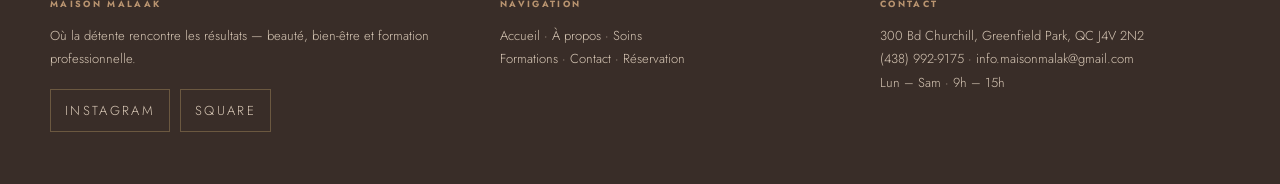
==== commit 93ec955e: "Maison Malaak website fixes (1,3,4,5 — no per-service pages)" ====
--- a/a-propos.html
+++ b/a-propos.html
@@ -26,5 +26,5 @@
   ]
 }
 </script>
-</head><body><a class="skip-link" href="#main">Aller au contenu</a><header class="topbar"><nav class="nav"><a class="brand" href="/"><img class="brand-logo" src="assets/maison-malak-logo.svg" alt="Maison Malak — Institut de Beauté et de Formation"></a><ul class="menu"><li><a href="/">Accueil</a></li><li><a href="a-propos.html">À propos</a></li><li><a href="soins.html">Soins</a></li><li><a href="formations.html">Formations</a></li><li><a href="contact.html">Contact</a></li><li><a href="reservation.html">Réservation</a></li></ul><div class="nav-actions"><a class="lang" href="maison-malaak-en.html">EN</a><a class="book" href="reservation.html">Réserver</a></div><button class="mobile-toggle" type="button" aria-label="Ouvrir le menu" aria-controls="mobileMenu" aria-expanded="false"><span></span></button></nav><div class="mobile-menu" id="mobileMenu" aria-hidden="true"><div class="mobile-menu-inner"><div class="mobile-menu-brand">Maison Malaak</div><a href="/">Accueil</a><a href="a-propos.html">À propos</a><a href="soins.html">Soins</a><a href="formations.html">Formations</a><a href="contact.html">Contact</a><a href="reservation.html">Réservation</a><a class="mobile-lang" href="maison-malaak-en.html">EN</a><a class="mobile-book" href="reservation.html">Réserver</a><div class="mobile-menu-note">300 Bd Churchill · Greenfield Park</div></div></div></header>
-<main class="page" id="main"><section class="section"><div class="wrap grid2"><div><div class="eyebrow">À propos</div><h1 class="title">Maison Malaak, un lieu de <em>transformation</em></h1><p class="lead">Je suis Malak, fondatrice de Maison Malaak et spécialiste du regard depuis plus de 8 ans. Esthéticienne certifiée et artiste en maquillage permanent, je me consacre à révéler la beauté naturelle de chaque femme à travers des soins raffinés, précis et personnalisés.</p><p class="lead">Passionnée par l’esthétique, le bien-être et l’art du détail, j’ai créé Maison Malaak comme un espace où élégance, douceur et expertise se rencontrent. Chaque soin est pensé pour offrir une expérience apaisante et haut de gamme, tout en mettant en valeur les traits naturels du visage avec harmonie et subtilité.</p><p class="lead">Mon objectif est simple : vous faire sentir belle, confiante et rayonnante, dans une ambiance chaleureuse où chaque cliente se sent écoutée, valorisée et pleinement prise en charge.</p><div class="badges"><span class="badge">Précision artistique</span><span class="badge">Approche douce</span><span class="badge">Résultats naturels</span><span class="badge">8+ ans d'expertise</span></div><div class="signature">Malak <small>Fondatrice · Maison Malaak</small></div></div><div class="about-card"><img class="main" src="malak-portrait.webp" alt="Malak, fondatrice de Maison Malaak"></div></div></section><section class="section band"><div class="wrap"><div class="section-head"><div class="eyebrow">Notre promesse</div><h2 class="title">Un service haut de gamme, <em>humain</em> et minutieux</h2></div><div class="cards"><article class="card"><div class="card-body"><h3>Expertise</h3><p class="small">Des techniques modernes exécutées avec précision.</p></div></article><article class="card"><div class="card-body"><h3>Douceur</h3><p class="small">Un espace calme et rassurant pour chaque cliente.</p></div></article><article class="card"><div class="card-body"><h3>Formation</h3><p class="small">Transmission professionnelle pour futures techniciennes beauté.</p></div></article></div></div></section></main><footer class="footer"><div class="wrap"><div><h4>Maison Malaak</h4><p>Où la détente rencontre les résultats — beauté, bien-être et formation professionnelle.</p><div class="social-links"><a class="social-pill" href="https://www.instagram.com/maison_malaak" target="_blank" rel="noopener">Instagram</a><a class="social-pill" href="https://book.squareup.com/appointments/mwgl24xg014gi9/location/L419B4RV299FT/services" target="_blank" rel="noopener">Square</a></div></div><div><h4>Navigation</h4><p><a href="/">Accueil</a> · <a href="a-propos.html">À propos</a> · <a href="soins.html">Soins</a></p><p><a href="formations.html">Formations</a> · <a href="contact.html">Contact</a> · <a href="reservation.html">Réservation</a></p></div><div><h4>Contact</h4><p>300 Bd Churchill, Greenfield Park, QC J4V 2N2</p><p>(438) 992-9175 · info.maisonmalak@gmail.com</p><p>Lun – Sam · 9h – 15h</p></div></div></footer><a class="floating-book" href="reservation.html">Réserver</a><script src="assets/script.js"></script></body></html>
+</head><body><a class="skip-link" href="#main">Aller au contenu</a><header class="topbar"><nav class="nav"><a class="brand" href="/"><img class="brand-logo" src="assets/maison-malaak-logo.svg" alt="Maison Malaak — Institut de Beauté et de Formation"></a><ul class="menu"><li><a href="/">Accueil</a></li><li><a href="a-propos.html">À propos</a></li><li><a href="soins.html">Soins</a></li><li><a href="formations.html">Formations</a></li><li><a href="contact.html">Contact</a></li><li><a href="reservation.html">Réservation</a></li></ul><div class="nav-actions"><a class="lang" href="maison-malaak-en.html">EN</a><a class="book" href="reservation.html">Réserver</a></div><button class="mobile-toggle" type="button" aria-label="Ouvrir le menu" aria-controls="mobileMenu" aria-expanded="false"><span></span></button></nav><div class="mobile-menu" id="mobileMenu" aria-hidden="true"><div class="mobile-menu-inner"><div class="mobile-menu-brand">Maison Malaak</div><a href="/">Accueil</a><a href="a-propos.html">À propos</a><a href="soins.html">Soins</a><a href="formations.html">Formations</a><a href="contact.html">Contact</a><a href="reservation.html">Réservation</a><a class="mobile-lang" href="maison-malaak-en.html">EN</a><a class="mobile-book" href="reservation.html">Réserver</a><div class="mobile-menu-note">300 Bd Churchill · Greenfield Park</div></div></div></header>
+<main class="page" id="main"><section class="section"><div class="wrap grid2"><div><div class="eyebrow">À propos</div><h1 class="title">Maison Malaak, un lieu de <em>transformation</em></h1><p class="lead">Je suis Malak, fondatrice de Maison Malaak et spécialiste du regard depuis plus de 8 ans. Esthéticienne certifiée et artiste en maquillage permanent, je me consacre à révéler la beauté naturelle de chaque femme à travers des soins raffinés, précis et personnalisés.</p><p class="lead">Passionnée par l’esthétique, le bien-être et l’art du détail, j’ai créé Maison Malaak comme un espace où élégance, douceur et expertise se rencontrent. Chaque soin est pensé pour offrir une expérience apaisante et haut de gamme, tout en mettant en valeur les traits naturels du visage avec harmonie et subtilité.</p><p class="lead">Mon objectif est simple : vous faire sentir belle, confiante et rayonnante, dans une ambiance chaleureuse où chaque cliente se sent écoutée, valorisée et pleinement prise en charge.</p><div class="badges"><span class="badge">Précision artistique</span><span class="badge">Approche douce</span><span class="badge">Résultats naturels</span><span class="badge">8+ ans d'expertise</span></div><div class="signature">Malak <small>Fondatrice · Maison Malaak</small></div></div><div class="about-card"><img class="main" src="malak-portrait.webp" alt="Malak, fondatrice de Maison Malaak"></div></div></section><section class="section band"><div class="wrap"><div class="section-head"><div class="eyebrow">Notre promesse</div><h2 class="title">Un service haut de gamme, <em>humain</em> et minutieux</h2></div><div class="cards"><article class="card"><div class="card-body"><h3>Expertise</h3><p class="small">Des techniques modernes exécutées avec précision.</p></div></article><article class="card"><div class="card-body"><h3>Douceur</h3><p class="small">Un espace calme et rassurant pour chaque cliente.</p></div></article><article class="card"><div class="card-body"><h3>Formation</h3><p class="small">Transmission professionnelle pour futures techniciennes beauté.</p></div></article></div></div></section></main><footer class="footer"><div class="wrap"><div><h4>Maison Malaak</h4><p>Où la détente rencontre les résultats — beauté, bien-être et formation professionnelle.</p><div class="social-links"><a class="social-pill" href="https://www.instagram.com/maison_malaak" target="_blank" rel="noopener">Instagram</a><a class="social-pill" href="https://book.squareup.com/appointments/mwgl24xg014gi9/location/L419B4RV299FT/services" target="_blank" rel="noopener">Square</a></div></div><div><h4>Navigation</h4><p><a href="/">Accueil</a> · <a href="a-propos.html">À propos</a> · <a href="soins.html">Soins</a></p><p><a href="formations.html">Formations</a> · <a href="contact.html">Contact</a> · <a href="reservation.html">Réservation</a></p></div><div><h4>Contact</h4><p>300 Bd Churchill, Greenfield Park, QC J4V 2N2</p><p>(438) 992-9175 · info.maisonmalak@gmail.com</p><p>Lun – Sam · 9h – 15h</p></div></div></footer><a class="floating-book" href="reservation.html">Réserver</a><script src="assets/script.js"></script></body></html>
--- a/assets/style.css
+++ b/assets/style.css
@@ -160,3 +160,79 @@
 .hero h1{letter-spacing:-.024em}.hero-img img{object-position:center center;transform:none}.hero-img:after{background:linear-gradient(90deg,rgba(248,243,237,.2),transparent 36%)}
 .band{background:#392d28}.card,.ba-card,.review-card{border-radius:3px}.card img,.ba-card img,.gallery img{filter:saturate(.88)}.about-card .main{object-position:center}.section-head .lead{margin-inline:auto}
 @media(max-width:960px){.hero-img{max-height:530px}}
+
+/* New compact storefront-inspired wordmark */
+.brand{min-width:195px;line-height:1;justify-content:center}
+.brand-logo{display:block;width:195px;height:auto;max-height:70px;object-fit:contain}
+@media(max-width:960px){.brand{min-width:165px}.brand-logo{width:165px;max-height:61px}}
+@media(max-width:640px){.brand{min-width:140px}.brand-logo{width:140px;max-height:52px}}
+
+
+/* Mobile-first editorial refinement — October 2026.
+   Scoped to small screens; desktop styling remains unchanged. */
+@media (max-width: 640px) {
+  :root { --space: 58px; }
+  html { scroll-padding-top: 76px; }
+  body { line-height: 1.65; }
+  .topbar { background: rgba(248,243,237,.97); }
+  .nav { min-height: 70px; padding: 9px 18px; gap: 10px; }
+  .brand { min-width: 0; flex: 0 1 auto; }
+  .brand-logo { width: clamp(126px,39vw,160px); max-height: 51px; }
+  .mobile-toggle { flex: 0 0 44px; width: 44px; height: 44px; border-radius: 2px; }
+  .mobile-menu { padding: 96px 24px max(30px,env(safe-area-inset-bottom)); overflow-y: auto; }
+  .mobile-menu-inner { gap: 8px; }
+  .mobile-menu a { min-height: 44px; display: inline-flex; align-items: center; justify-content: center; font-size: 13px; letter-spacing: .16em; }
+  .mobile-menu .mobile-book { min-height: 48px; margin-top: 10px; }
+  .page { padding-top: 70px; }
+  .hero { min-height: 0; display: flex; flex-direction: column; }
+  .hero-img { order: -1; height: clamp(270px, 76vw, 410px); min-height: 0; max-height: none; }
+  .hero-img img { width: 100%; height: 100%; object-fit: cover; object-position: center 36%; }
+  .hero-img:after { background: linear-gradient(0deg,rgba(57,45,40,.12),transparent 45%); }
+  .hero:before { display: none; }
+  .hero-copy { padding: 39px 24px 48px; text-align: center; align-items: center; }
+  .eyebrow { font-size: 10px; letter-spacing: .22em; margin-bottom: 14px; }
+  .hero h1 { font-size: clamp(42px, 11vw, 58px); line-height: 1.04; margin-bottom: 17px; text-wrap: balance; }
+  .lead { font-size: 14px; line-height: 1.75; }
+  .hero-actions { width: 100%; margin-top: 27px; flex-direction: column; align-items: stretch; gap: 16px; }
+  .hero-actions .btn { width: 100%; min-height: 49px; }
+  .hero-actions .text-link { align-self: center; min-height: 36px; display: inline-flex; align-items: center; }
+  .btn { min-height: 46px; padding: 13px 22px; letter-spacing: .15em; text-align: center; }
+  .section { padding: 58px 20px; }
+  .section-head { margin-bottom: 32px; }
+  .title { font-size: clamp(35px, 9vw, 47px); line-height: 1.1; text-wrap: balance; }
+  .grid2 { gap: 36px; }
+  .cards { gap: 18px; }
+  .card img { height: auto; aspect-ratio: 4/3; object-fit: cover; }
+  .card-body { padding: 23px; }
+  .card h3 { font-size: 27px; }
+  .stats { grid-template-columns: repeat(2,minmax(0,1fr)); }
+  .stat { padding: 24px 10px; }
+  .stat strong { font-size: 34px; }
+  .stat span { font-size: 9px; letter-spacing: .12em; }
+  .gallery { gap: 6px; }
+  .gallery img { height: auto; aspect-ratio: 1/1; }
+  .about-card .accent { width: 110px; height: 110px; right: -7px; bottom: -16px; border-width: 5px; }
+  .training-card img { min-height: 0; height: auto; aspect-ratio: 4/3; }
+  .training-copy { padding: 30px 24px; }
+  .contact-panel, .reservation-copy, .reservation-card { padding: 26px 22px; }
+  .service-row { align-items: baseline; }
+  .service-row span:first-child { min-width: 0; overflow-wrap: anywhere; }
+  .service-row strong { flex-shrink: 0; }
+  .review-card { padding: 25px; }
+  .map-frame { height: 280px; }
+  .footer { padding: 48px 22px 104px; }
+  .footer .wrap { gap: 26px; }
+  .reservation-hero { min-height: 0; padding: 45px 18px 75px; }
+  .reservation-shell { gap: 24px; }
+  .floating-book { bottom: max(12px,env(safe-area-inset-bottom)); left: 16px; right: 16px; min-height: 48px; display: flex; justify-content: center; align-items: center; font-size: 11px; box-shadow: 0 12px 35px rgba(44,36,24,.22); }
+}
+@media (max-width: 360px) {
+  .hero-copy { padding-inline: 18px; }
+  .section { padding-inline: 17px; }
+  .hero h1 { font-size: 40px; }
+  .brand-logo { width: 125px; }
+}
+@media (prefers-reduced-motion: reduce) {
+  html { scroll-behavior: auto; }
+  .reveal, .reveal.is-visible { transition: none; transform: none; }
+}
